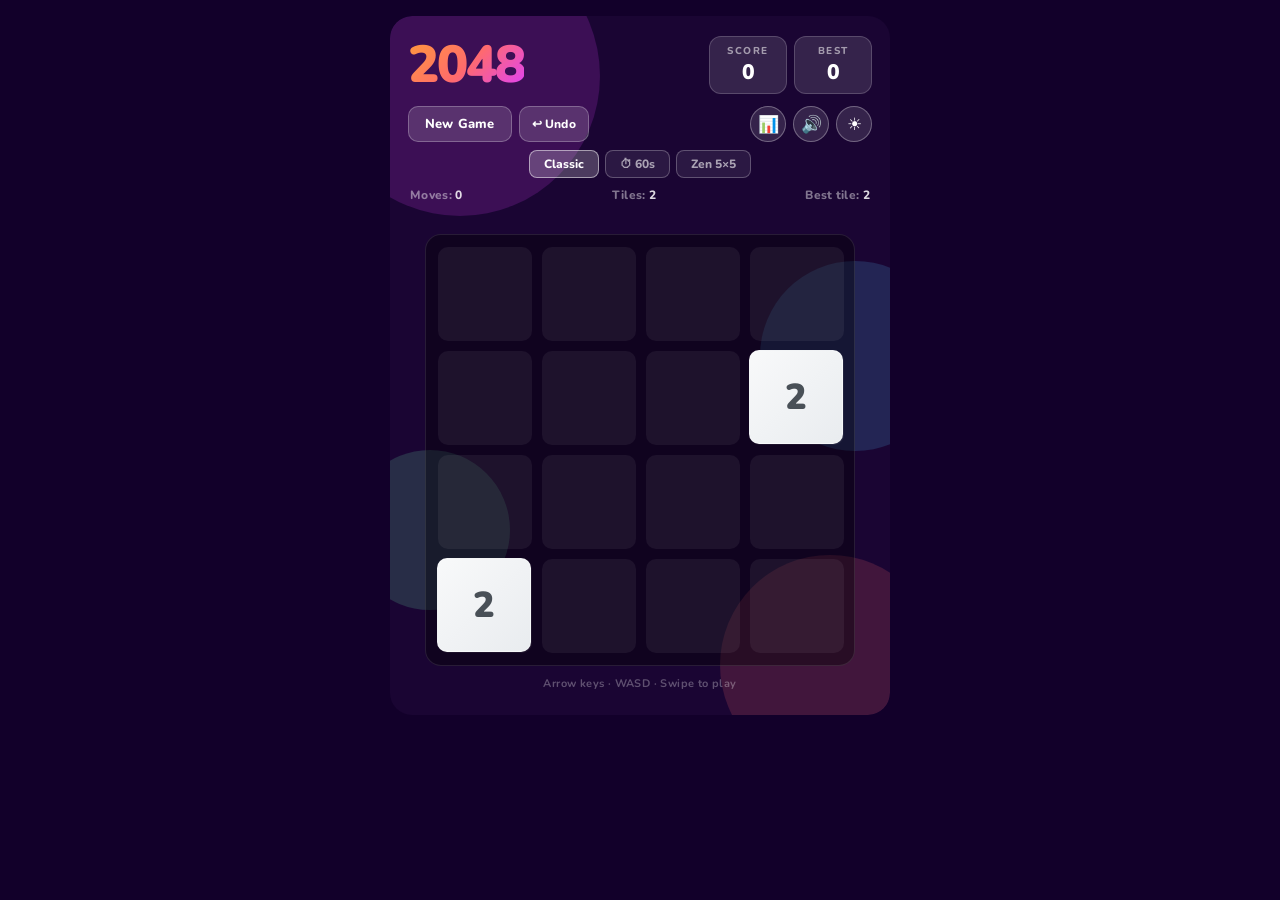
==== public/2048_game/index.html @ 5276f843 "Merge branch 'Main' into 100days" ====
<!DOCTYPE html>
<html lang="en">
<head>
  <meta charset="UTF-8" />
  <meta name="viewport" content="width=device-width, initial-scale=1.0" />
  <meta name="description" content="2048 — A beautiful, feature-rich tile puzzle game." />
  <title>2048</title>
  <link rel="preconnect" href="https://fonts.googleapis.com" />
  <link href="https://fonts.googleapis.com/css2?family=Nunito:wght@700;800;900&display=swap" rel="stylesheet" />
  <link rel="stylesheet" href="style.css" />
</head>
<body class="light">

  <div id="g">
    <!-- Animated background blobs -->
    <div class="blobs" aria-hidden="true">
      <div class="blob b1"></div>
      <div class="blob b2"></div>
      <div class="blob b3"></div>
      <div class="blob b4"></div>
    </div>

    <!-- Confetti canvas -->
    <canvas id="confetti-canvas" aria-hidden="true"></canvas>

    <div id="inner">

      <!-- Header: logo + scores -->
      <header class="hdr">
        <h1 class="logo" aria-label="2048">2048</h1>
        <div class="score-row" role="status" aria-live="polite" aria-label="Scores">
          <div class="sc" id="sc">
            <div class="sc-lbl">score</div>
            <div class="sc-val" id="sv">0</div>
          </div>
          <div class="sc" id="bc">
            <div class="sc-lbl">best</div>
            <div class="sc-val" id="bv">0</div>
          </div>
        </div>
      </header>

      <!-- Controls -->
      <div class="ctrl">
        <div class="btns">
          <button class="btn" id="nb" aria-label="New Game">New Game</button>
          <button class="btn sm" id="ub" aria-label="Undo last move">↩ Undo</button>
        </div>
        <div class="top-icons">
          <button class="icon-btn" id="stbtn" title="View Stats" aria-label="View Stats">📊</button>
          <button class="icon-btn" id="sdbtn" title="Toggle Sound" aria-label="Toggle Sound">🔊</button>
          <button class="icon-btn" id="tb"    title="Toggle Theme" aria-label="Toggle Theme">☀</button>
        </div>
      </div>

      <!-- Mode selector -->
      <div class="mode-row" role="group" aria-label="Game mode">
        <button class="mode-btn active" data-mode="classic">Classic</button>
        <button class="mode-btn" data-mode="timed">⏱ 60s</button>
        <button class="mode-btn" data-mode="zen">Zen 5×5</button>
      </div>

      <!-- Timer bar (timed mode only) -->
      <div class="timer-bar" id="tbar" aria-hidden="true">
        <div class="timer-fill" id="tfill" style="width:100%"></div>
      </div>

      <!-- Live metadata -->
      <div class="meta-row" role="status" aria-live="polite">
        <div class="meta-item">Moves: <span id="moves-val">0</span></div>
        <div class="meta-item">Tiles: <span id="tiles-val">2</span></div>
        <div class="meta-item">Best tile: <span id="btile-val">2</span></div>
      </div>

      <!-- Combo streak -->
      <div class="streak" id="streak" role="status" aria-live="polite"></div>

      <!-- Game board wrapper -->
      <div class="wrap" id="wr">
        <div class="board" id="bd" role="grid" aria-label="Game board"></div>
        <div class="tiles-layer" id="tl" aria-hidden="true"></div>

        <!-- Game-over / win overlay -->
        <div id="ov" style="display:none" role="dialog" aria-modal="true" aria-label="Game result"></div>

        <!-- Achievement pop-up -->
        <div class="achievement" id="ach" role="alert">
          <div class="ach-title">Achievement Unlocked</div>
          <div id="ach-msg"></div>
        </div>

        <!-- Toast notification -->
        <div class="toast" id="toast" role="status" aria-live="polite"></div>

        <!-- Stats modal -->
        <div class="stats-modal" id="stats-modal" role="dialog" aria-modal="true" aria-label="Your Statistics">
          <div class="stats-inner">
            <h2 class="stats-title">Your Stats</h2>
            <div class="stats-grid">
              <div class="stat-card"><div class="lbl">Best Score</div><div class="val" id="st-best">0</div></div>
              <div class="stat-card"><div class="lbl">Games Played</div><div class="val" id="st-games">0</div></div>
              <div class="stat-card"><div class="lbl">Wins</div><div class="val" id="st-wins">0</div></div>
              <div class="stat-card"><div class="lbl">Best Tile</div><div class="val" id="st-tile">2</div></div>
            </div>
            <div class="ach-list">
              <div class="ach-list-title">Achievements</div>
              <div id="ach-badges"></div>
            </div>
            <button class="btn" id="close-stats">Close</button>
          </div>
        </div>
      </div><!-- /.wrap -->

      <p class="hint">Arrow keys · WASD · Swipe to play</p>
    </div><!-- /#inner -->
  </div><!-- /#g -->

  <script src="script.js"></script>
</body>
</html>
---- public/2048_game/style.css ----
/* =============================================
   2048 — style.css
   Author: GSSoC Contribution
   ============================================= */

/* ---------- Reset ---------- */
*, *::before, *::after {
  box-sizing: border-box;
  margin: 0;
  padding: 0;
}

/* ---------- Root variables ---------- */
:root {
  --tile-size: 94px;
  --tile-gap: 10px;
  --board-pad: 12px;
  --radius-tile: 10px;
  --radius-card: 12px;
  --radius-board: 16px;
  --anim-tile: 0.11s ease;
  --font: 'Nunito', sans-serif;
}

/* ---------- Body / App wrapper ---------- */
body {
  font-family: var(--font);
  min-height: 100vh;
  display: flex;
  align-items: flex-start;
  justify-content: center;
  padding: 16px 8px 32px;
  transition: background 0.4s;
}

body.light { background: #12002a; }
body.dark  { background: #060e1a; }

#g {
  font-family: var(--font);
  padding: 20px 18px 24px;
  max-width: 500px;
  width: 100%;
  border-radius: 22px;
  position: relative;
  overflow: hidden;
  transition: background 0.4s;
}

body.light #g { background: #1a0533; }
body.dark  #g { background: #0a1628; }

/* ---------- Animated background blobs ---------- */
.blobs {
  position: absolute;
  inset: 0;
  pointer-events: none;
  z-index: 0;
  border-radius: 22px;
  overflow: hidden;
}

.blob {
  position: absolute;
  border-radius: 50%;
  opacity: 0.17;
  animation: drift 9s ease-in-out infinite alternate;
}

@keyframes drift {
  0%   { transform: translate(0, 0) scale(1); }
  100% { transform: translate(20px, 14px) scale(1.09); }
}

/* Light theme blobs */
body.light .b1 { width:280px; height:280px; background:#e040fb; top:-80px;  left:-70px;  animation-delay: 0s;  }
body.light .b2 { width:220px; height:220px; background:#ff6b6b; bottom:-60px; right:-50px; animation-delay:-3s;  }
body.light .b3 { width:190px; height:190px; background:#4fc3f7; top:35%;    right:-60px; animation-delay:-5s;  }
body.light .b4 { width:160px; height:160px; background:#69f0ae; bottom:15%; left:-40px;  animation-delay:-2s;  }

/* Dark theme blobs */
body.dark .b1 { width:280px; height:280px; background:#00bcd4; top:-80px;  left:-70px;  animation-delay: 0s;  }
body.dark .b2 { width:220px; height:220px; background:#7c4dff; bottom:-60px; right:-50px; animation-delay:-3s;  }
body.dark .b3 { width:190px; height:190px; background:#00e676; top:35%;    right:-60px; animation-delay:-5s;  }
body.dark .b4 { width:160px; height:160px; background:#ff6e40; bottom:15%; left:-40px;  animation-delay:-2s;  }

/* ---------- Confetti canvas ---------- */
#confetti-canvas {
  position: absolute;
  inset: 0;
  pointer-events: none;
  z-index: 40;
  border-radius: var(--radius-board);
  width: 100%;
  height: 100%;
}

/* ---------- Inner content ---------- */
#inner { position: relative; z-index: 1; }

/* ---------- Header ---------- */
.hdr {
  display: flex;
  justify-content: space-between;
  align-items: center;
  margin-bottom: 12px;
}

.logo {
  font-size: 52px;
  font-weight: 900;
  line-height: 1;
  letter-spacing: -2px;
  background: linear-gradient(135deg, #ff9a3c, #ff6b6b, #e040fb);
  -webkit-background-clip: text;
  -webkit-text-fill-color: transparent;
  background-clip: text;
  user-select: none;
}

body.dark .logo {
  background: linear-gradient(135deg, #00e5ff, #69f0ae, #b388ff);
  -webkit-background-clip: text;
  background-clip: text;
}

/* ---------- Score boxes ---------- */
.score-row { display: flex; gap: 7px; }

.sc {
  border-radius: var(--radius-card);
  padding: 7px 14px;
  text-align: center;
  min-width: 78px;
  background: rgba(255, 255, 255, 0.12);
  border: 1px solid rgba(255, 255, 255, 0.18);
  transition: background 0.35s;
}

.sc-lbl {
  font-size: 10px;
  font-weight: 800;
  color: rgba(255, 255, 255, 0.55);
  letter-spacing: 1.5px;
  text-transform: uppercase;
}

.sc-val {
  font-size: 21px;
  font-weight: 900;
  color: #fff;
}

.sc-val.bump { animation: sbump 0.2s ease; }

@keyframes sbump {
  50% { transform: scale(1.28); }
}

.gold-flash {
  background: linear-gradient(135deg, #f9a825, #ff6f00) !important;
  border-color: transparent !important;
}

/* ---------- Controls ---------- */
.ctrl {
  display: flex;
  justify-content: space-between;
  align-items: center;
  margin-bottom: 8px;
}

.btns { display: flex; gap: 7px; }

.btn {
  font-family: var(--font);
  font-weight: 800;
  font-size: 13px;
  border: 1px solid rgba(255, 255, 255, 0.25);
  border-radius: 10px;
  padding: 8px 16px;
  cursor: pointer;
  color: #fff;
  background: rgba(255, 255, 255, 0.15);
  letter-spacing: 0.2px;
  transition: transform 0.12s, background 0.15s;
}

.btn:hover  { background: rgba(255, 255, 255, 0.25); }
.btn:active { transform: scale(0.93); }
.btn.sm     { padding: 6px 12px; font-size: 12px; }

.top-icons { display: flex; gap: 7px; }

.icon-btn {
  background: rgba(255, 255, 255, 0.12);
  border: 1.5px solid rgba(255, 255, 255, 0.3);
  border-radius: 50%;
  width: 36px;
  height: 36px;
  font-size: 17px;
  cursor: pointer;
  display: flex;
  align-items: center;
  justify-content: center;
  transition: transform 0.2s;
  color: #fff;
}

.icon-btn:hover { transform: rotate(30deg) scale(1.1); }

/* ---------- Mode buttons ---------- */
.mode-row {
  display: flex;
  gap: 6px;
  margin-bottom: 9px;
  justify-content: center;
}

.mode-btn {
  font-family: var(--font);
  font-size: 12px;
  font-weight: 800;
  border: 1.5px solid rgba(255, 255, 255, 0.25);
  background: rgba(255, 255, 255, 0.08);
  color: rgba(255, 255, 255, 0.6);
  border-radius: 8px;
  padding: 5px 14px;
  cursor: pointer;
  transition: all 0.2s;
}

.mode-btn.active {
  background: rgba(255, 255, 255, 0.22);
  color: #fff;
  border-color: rgba(255, 255, 255, 0.5);
}

/* ---------- Timer bar ---------- */
.timer-bar {
  height: 4px;
  background: rgba(255, 255, 255, 0.15);
  border-radius: 2px;
  margin-bottom: 9px;
  overflow: hidden;
  display: none;
}

.timer-fill {
  height: 100%;
  border-radius: 2px;
  background: linear-gradient(90deg, #69f0ae, #00bcd4);
  transition: width 0.1s linear, background 0.4s;
}

.timer-fill.danger {
  background: linear-gradient(90deg, #ff6b6b, #f44336);
}

/* ---------- Meta row ---------- */
.meta-row {
  display: flex;
  justify-content: space-between;
  align-items: center;
  margin-bottom: 7px;
  padding: 0 2px;
}

.meta-item {
  font-size: 12px;
  font-weight: 800;
  color: rgba(255, 255, 255, 0.45);
  letter-spacing: 0.3px;
}

.meta-item span { color: rgba(255, 255, 255, 0.85); }

/* ---------- Combo streak ---------- */
.streak {
  text-align: center;
  font-size: 13px;
  font-weight: 900;
  color: #ffd54f;
  letter-spacing: 0.5px;
  min-height: 17px;
  margin-bottom: 7px;
  opacity: 0;
  transition: opacity 0.3s;
  text-shadow: 0 0 14px rgba(255, 213, 79, 0.9);
}

.streak.show { opacity: 1; }

/* ---------- Board ---------- */
.wrap {
  position: relative;
  width: fit-content;
  margin: 0 auto;
}

.board {
  display: grid;
  grid-template-columns: repeat(4, var(--tile-size));
  gap: var(--tile-gap);
  padding: var(--board-pad);
  border-radius: var(--radius-board);
  transition: background 0.3s;
}

body.light .board {
  background: rgba(0, 0, 0, 0.38);
  border: 1px solid rgba(255, 255, 255, 0.1);
}

body.dark .board {
  background: rgba(0, 0, 0, 0.5);
  border: 1px solid rgba(255, 255, 255, 0.08);
}

.cell {
  width: var(--tile-size);
  height: var(--tile-size);
  border-radius: var(--radius-tile);
}

body.light .cell { background: rgba(255, 255, 255, 0.06); }
body.dark  .cell { background: rgba(255, 255, 255, 0.04); }

/* ---------- Tiles layer ---------- */
.tiles-layer {
  position: absolute;
  top: 0;
  left: 0;
  pointer-events: none;
}

.tile {
  position: absolute;
  border-radius: var(--radius-tile);
  display: flex;
  align-items: center;
  justify-content: center;
  font-family: var(--font);
  font-weight: 900;
  border: 1.5px solid rgba(255, 255, 255, 0.22);
  transition: top var(--anim-tile), left var(--anim-tile);
  user-select: none;
}

.tile.new    { animation: tpop   0.20s cubic-bezier(0.34, 1.56, 0.64, 1); }
.tile.merged { animation: tmerge 0.22s cubic-bezier(0.34, 1.56, 0.64, 1); }

@keyframes tpop {
  0%   { transform: scale(0) rotate(-8deg); opacity: 0; }
  65%  { transform: scale(1.12); }
  100% { transform: scale(1); opacity: 1; }
}

@keyframes tmerge {
  45%  { transform: scale(1.22); }
  100% { transform: scale(1); }
}

/* ---------- Tile colours ---------- */
.tile[data-val="2"]    { background: linear-gradient(135deg,#f8f9fa,#e9ecef); color:#495057; font-size:36px; }
.tile[data-val="4"]    { background: linear-gradient(135deg,#fff3e0,#ffe0b2); color:#e65100; font-size:36px; }
.tile[data-val="8"]    { background: linear-gradient(135deg,#ff9800,#f44336); color:#fff;    font-size:36px; }
.tile[data-val="16"]   { background: linear-gradient(135deg,#f44336,#e91e63); color:#fff;    font-size:36px; }
.tile[data-val="32"]   { background: linear-gradient(135deg,#e91e63,#9c27b0); color:#fff;    font-size:36px; }
.tile[data-val="64"]   { background: linear-gradient(135deg,#9c27b0,#673ab7); color:#fff;    font-size:36px; }
.tile[data-val="128"]  { background: linear-gradient(135deg,#3f51b5,#2196f3); color:#fff;    font-size:28px; }
.tile[data-val="256"]  { background: linear-gradient(135deg,#2196f3,#00bcd4); color:#fff;    font-size:28px; }
.tile[data-val="512"]  { background: linear-gradient(135deg,#00bcd4,#4caf50); color:#fff;    font-size:28px; }
.tile[data-val="1024"] { background: linear-gradient(135deg,#4caf50,#cddc39); color:#fff;    font-size:22px; }
.tile[data-val="2048"] { background: linear-gradient(135deg,#ffd700,#ff9800,#ff5722); color:#fff; font-size:22px; }
.tile[data-val="big"]  { background: linear-gradient(135deg,#212121,#424242); color:#fff;    font-size:16px; }

/* ---------- Merge particles ---------- */
.particle {
  position: absolute;
  pointer-events: none;
  width: 7px;
  height: 7px;
  border-radius: 50%;
  animation: particle-fly 0.6s ease forwards;
  z-index: 25;
}

@keyframes particle-fly {
  0%   { opacity: 1; transform: translate(0, 0) scale(1); }
  100% { opacity: 0; transform: translate(var(--px), var(--py)) scale(0); }
}

/* ---------- Score float ---------- */
.score-float {
  position: absolute;
  font-family: var(--font);
  font-weight: 900;
  font-size: 15px;
  color: #fff;
  pointer-events: none;
  animation: floatup 0.65s ease forwards;
  z-index: 20;
  text-shadow: 0 0 10px rgba(255, 255, 255, 0.9);
}

@keyframes floatup {
  0%   { opacity: 1; transform: translateY(0); }
  100% { opacity: 0; transform: translateY(-52px); }
}

/* ---------- Game over / win overlay ---------- */
.ov {
  position: absolute;
  inset: 0;
  border-radius: var(--radius-board);
  display: flex;
  flex-direction: column;
  align-items: center;
  justify-content: center;
  gap: 11px;
  z-index: 15;
  animation: fdin 0.35s ease;
}

body.light .ov { background: rgba(10, 0, 30, 0.85); }
body.dark  .ov { background: rgba(0, 10, 25, 0.88); }

@keyframes fdin { from { opacity: 0; } to { opacity: 1; } }

.ov-title {
  font-size: 36px;
  font-weight: 900;
  letter-spacing: -1px;
}

.ov-title.win  { color: #ffd54f; text-shadow: 0 0 22px rgba(255, 213, 79, 0.8); }
.ov-title.lose { color: #ff6b6b; text-shadow: 0 0 22px rgba(255, 107, 107, 0.7); }

.ov-sub {
  font-size: 14px;
  font-weight: 700;
  color: rgba(255, 255, 255, 0.65);
  margin-top: -6px;
}

.ov-stats { display: flex; gap: 10px; margin: 4px 0; }

.ov-stat {
  background: rgba(255, 255, 255, 0.1);
  border-radius: 10px;
  padding: 7px 14px;
  text-align: center;
  border: 1px solid rgba(255, 255, 255, 0.15);
}

.ov-stat-lbl {
  font-size: 10px;
  font-weight: 800;
  color: rgba(255, 255, 255, 0.5);
  text-transform: uppercase;
  letter-spacing: 1px;
}

.ov-stat-val { font-size: 18px; font-weight: 900; color: #fff; }

.ov .btn { font-size: 14px; padding: 10px 26px; border-radius: 12px; margin-top: 2px; }

/* ---------- Achievement pop-up ---------- */
.achievement {
  position: absolute;
  top: 10px;
  right: 10px;
  background: linear-gradient(135deg, #f9a825, #ff6f00);
  color: #fff;
  border-radius: 12px;
  padding: 8px 14px;
  font-size: 12px;
  font-weight: 800;
  z-index: 50;
  opacity: 0;
  transform: translateY(-10px);
  transition: opacity 0.3s, transform 0.3s;
  border: 1px solid rgba(255, 255, 255, 0.3);
  max-width: 185px;
  text-align: center;
  pointer-events: none;
}

.achievement.show { opacity: 1; transform: translateY(0); }

.ach-title {
  font-size: 10px;
  opacity: 0.8;
  letter-spacing: 0.5px;
  text-transform: uppercase;
  margin-bottom: 2px;
}

/* ---------- Toast ---------- */
.toast {
  position: absolute;
  bottom: -50px;
  left: 50%;
  transform: translateX(-50%);
  background: rgba(255, 255, 255, 0.18);
  color: #fff;
  padding: 7px 18px;
  border-radius: 20px;
  font-size: 13px;
  font-weight: 800;
  opacity: 0;
  transition: opacity 0.25s, bottom 0.25s;
  pointer-events: none;
  white-space: nowrap;
  z-index: 30;
  border: 1px solid rgba(255, 255, 255, 0.22);
}

.toast.show { opacity: 1; bottom: -42px; }

/* ---------- Stats modal ---------- */
.stats-modal {
  display: none;
  position: absolute;
  inset: 0;
  border-radius: var(--radius-board);
  z-index: 60;
  align-items: center;
  justify-content: center;
  animation: fdin 0.3s ease;
}

body.light .stats-modal { background: rgba(10, 0, 30, 0.92); }
body.dark  .stats-modal { background: rgba(0, 10, 25, 0.94); }

.stats-modal.open { display: flex; }

.stats-inner {
  width: 88%;
  background: rgba(255, 255, 255, 0.08);
  border-radius: 16px;
  padding: 20px;
  border: 1px solid rgba(255, 255, 255, 0.18);
}

.stats-title {
  font-size: 20px;
  font-weight: 900;
  color: #fff;
  margin-bottom: 14px;
  text-align: center;
}

.stats-grid {
  display: grid;
  grid-template-columns: 1fr 1fr;
  gap: 9px;
  margin-bottom: 14px;
}

.stat-card {
  background: rgba(255, 255, 255, 0.08);
  border-radius: 10px;
  padding: 10px;
  text-align: center;
  border: 1px solid rgba(255, 255, 255, 0.12);
}

.stat-card .lbl {
  font-size: 10px;
  font-weight: 800;
  color: rgba(255, 255, 255, 0.5);
  text-transform: uppercase;
  letter-spacing: 1px;
}

.stat-card .val {
  font-size: 22px;
  font-weight: 900;
  color: #fff;
  margin-top: 2px;
}

.ach-list { margin-bottom: 14px; }

.ach-list-title {
  font-size: 12px;
  font-weight: 800;
  color: rgba(255, 255, 255, 0.5);
  text-transform: uppercase;
  letter-spacing: 1px;
  margin-bottom: 8px;
}

.ach-badge {
  display: inline-block;
  margin: 3px;
  padding: 5px 10px;
  border-radius: 8px;
  font-size: 11px;
  font-weight: 800;
  background: rgba(255, 255, 255, 0.1);
  color: rgba(255, 255, 255, 0.45);
  border: 1px solid rgba(255, 255, 255, 0.12);
}

.ach-badge.earned {
  background: linear-gradient(135deg, #f9a825, #ff6f00);
  color: #fff;
  border-color: transparent;
}

.stats-inner .btn {
  width: 100%;
  text-align: center;
  justify-content: center;
  margin-top: 4px;
}

/* ---------- Hint ---------- */
.hint {
  text-align: center;
  margin-top: 10px;
  font-size: 11px;
  font-weight: 700;
  color: rgba(255, 255, 255, 0.3);
  letter-spacing: 0.4px;
}

/* ---------- Reduced motion ---------- */
@media (prefers-reduced-motion: reduce) {
  .tile, .tile.new, .tile.merged,
  .particle, .score-float, .blob,
  .streak, .achievement { animation: none !important; transition: none !important; }
}

/* ---------- Responsive ---------- */
@media (max-width: 480px) {
  :root {
    --tile-size: 72px;
    --tile-gap: 8px;
    --board-pad: 10px;
  }

  .logo       { font-size: 40px; }
  .sc-val     { font-size: 18px; }
  .sc         { min-width: 64px; padding: 6px 10px; }
  .tile[data-val="2"],
  .tile[data-val="4"],
  .tile[data-val="8"],
  .tile[data-val="16"],
  .tile[data-val="32"],
  .tile[data-val="64"]   { font-size: 28px; }
  .tile[data-val="128"],
  .tile[data-val="256"],
  .tile[data-val="512"]  { font-size: 22px; }
  .tile[data-val="1024"],
  .tile[data-val="2048"] { font-size: 17px; }
}
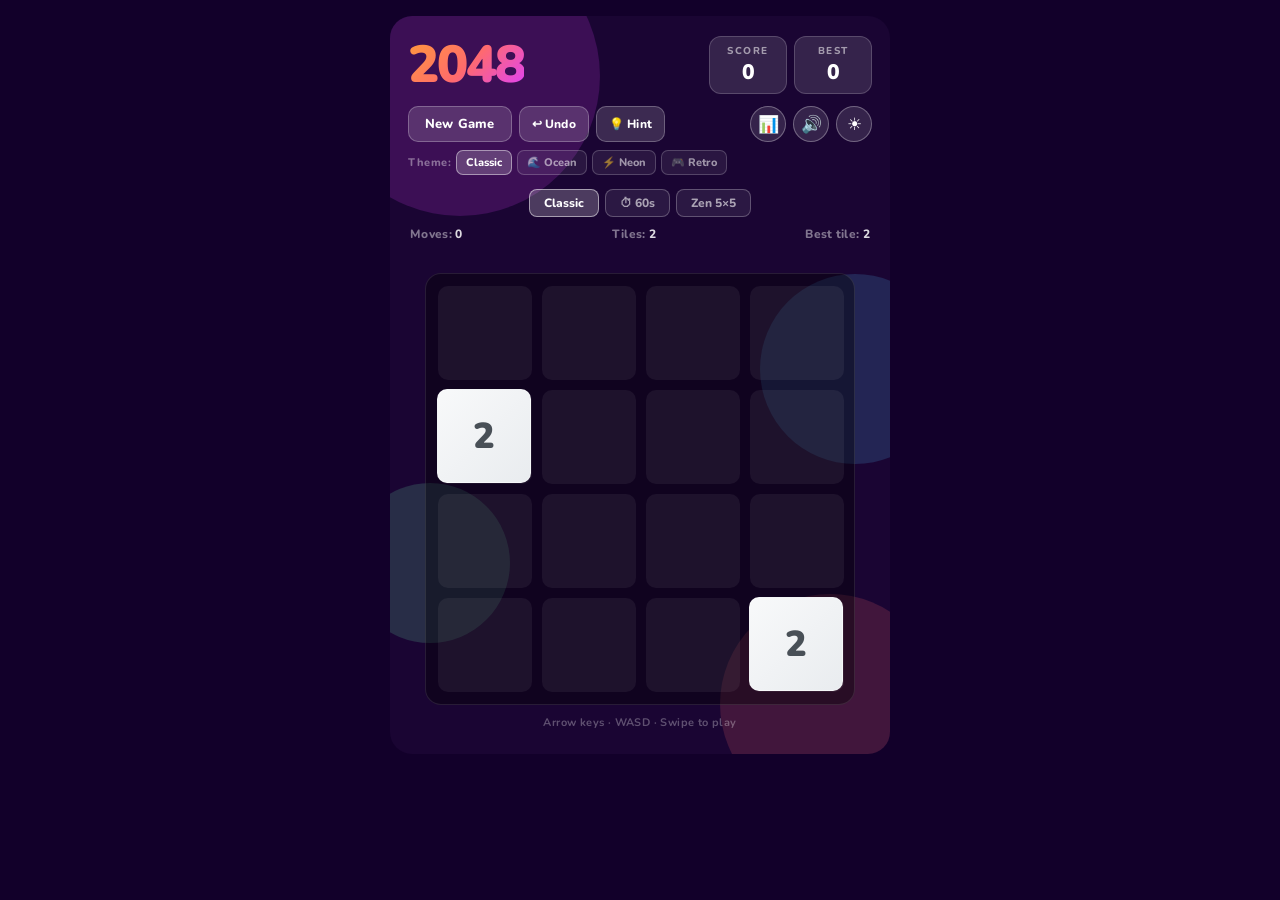
==== commit 83f739c0: "Resolve merge conflicts" ====
--- a/public/2048_game/index.html
+++ b/public/2048_game/index.html
@@ -1,5 +1,6 @@
 <!DOCTYPE html>
 <html lang="en">
+
 <head>
   <meta charset="UTF-8" />
   <meta name="viewport" content="width=device-width, initial-scale=1.0" />
@@ -8,7 +9,9 @@
   <link rel="preconnect" href="https://fonts.googleapis.com" />
   <link href="https://fonts.googleapis.com/css2?family=Nunito:wght@700;800;900&display=swap" rel="stylesheet" />
   <link rel="stylesheet" href="style.css" />
+  <style id="theme-style"></style>
 </head>
+
 <body class="light">
 
   <div id="g">
@@ -45,20 +48,31 @@
         <div class="btns">
           <button class="btn" id="nb" aria-label="New Game">New Game</button>
           <button class="btn sm" id="ub" aria-label="Undo last move">↩ Undo</button>
+          <button class="btn sm" id="pausebtn" aria-label="Pause game" style="display:none">⏸ Pause</button>
+          <button class="btn sm" id="hintbtn" aria-label="Hint">💡 Hint</button>
         </div>
         <div class="top-icons">
           <button class="icon-btn" id="stbtn" title="View Stats" aria-label="View Stats">📊</button>
           <button class="icon-btn" id="sdbtn" title="Toggle Sound" aria-label="Toggle Sound">🔊</button>
-          <button class="icon-btn" id="tb"    title="Toggle Theme" aria-label="Toggle Theme">☀</button>
+          <button class="icon-btn" id="tb" title="Toggle Theme" aria-label="Toggle Theme">☀</button>
         </div>
       </div>
 
       <!-- Mode selector -->
       <div class="mode-row" role="group" aria-label="Game mode">
-        <button class="mode-btn active" data-mode="classic">Classic</button>
-        <button class="mode-btn" data-mode="timed">⏱ 60s</button>
-        <button class="mode-btn" data-mode="zen">Zen 5×5</button>
-      </div>
+  <div class="theme-row" role="group" aria-label="Tile theme">
+    <span class="theme-label">Theme:</span>
+    <button class="theme-btn active" data-theme="classic">Classic</button>
+    <button class="theme-btn" data-theme="ocean">🌊 Ocean</button>
+    <button class="theme-btn" data-theme="neon">⚡ Neon</button>
+    <button class="theme-btn" data-theme="retro">🎮 Retro</button>
+  </div>
+  <div class="mode-btns-row">
+    <button class="mode-btn active" data-mode="classic">Classic</button>
+    <button class="mode-btn" data-mode="timed">⏱ 60s</button>
+    <button class="mode-btn" data-mode="zen">Zen 5×5</button>
+  </div>
+</div>
 
       <!-- Timer bar (timed mode only) -->
       <div class="timer-bar" id="tbar" aria-hidden="true">
@@ -75,41 +89,52 @@
       <!-- Combo streak -->
       <div class="streak" id="streak" role="status" aria-live="polite"></div>
 
-      <!-- Game board wrapper -->
-      <div class="wrap" id="wr">
-        <div class="board" id="bd" role="grid" aria-label="Game board"></div>
-        <div class="tiles-layer" id="tl" aria-hidden="true"></div>
+      
+   <!-- Game board wrapper -->
+<div class="wrap" id="wr">
+  <div class="board" id="bd" role="grid" aria-label="Game board"></div>
+  <div class="tiles-layer" id="tl" aria-hidden="true"></div>
 
-        <!-- Game-over / win overlay -->
-        <div id="ov" style="display:none" role="dialog" aria-modal="true" aria-label="Game result"></div>
+  <!-- Game-over / win overlay -->
+  <div id="ov" style="display:none" role="dialog" aria-modal="true" aria-label="Game result"></div>
 
-        <!-- Achievement pop-up -->
-        <div class="achievement" id="ach" role="alert">
-          <div class="ach-title">Achievement Unlocked</div>
-          <div id="ach-msg"></div>
-        </div>
+  <!-- Achievement pop-up -->
+  <div class="achievement" id="ach" role="alert">
+    <div class="ach-title">Achievement Unlocked</div>
+    <div id="ach-msg"></div>
+  </div>
 
-        <!-- Toast notification -->
-        <div class="toast" id="toast" role="status" aria-live="polite"></div>
+  <!-- Toast notification -->
+  <div class="toast" id="toast" role="status" aria-live="polite"></div>
+  <div class="hint-arrow" id="hint-arrow"></div>
 
-        <!-- Stats modal -->
-        <div class="stats-modal" id="stats-modal" role="dialog" aria-modal="true" aria-label="Your Statistics">
-          <div class="stats-inner">
-            <h2 class="stats-title">Your Stats</h2>
-            <div class="stats-grid">
-              <div class="stat-card"><div class="lbl">Best Score</div><div class="val" id="st-best">0</div></div>
-              <div class="stat-card"><div class="lbl">Games Played</div><div class="val" id="st-games">0</div></div>
-              <div class="stat-card"><div class="lbl">Wins</div><div class="val" id="st-wins">0</div></div>
-              <div class="stat-card"><div class="lbl">Best Tile</div><div class="val" id="st-tile">2</div></div>
-            </div>
-            <div class="ach-list">
-              <div class="ach-list-title">Achievements</div>
-              <div id="ach-badges"></div>
-            </div>
-            <button class="btn" id="close-stats">Close</button>
-          </div>
-        </div>
-      </div><!-- /.wrap -->
+  <!-- Stats modal -->
+  <div class="stats-modal" id="stats-modal" role="dialog" aria-modal="true" aria-label="Your Statistics">
+    <div class="stats-inner">
+      <h2 class="stats-title">Your Stats</h2>
+
+      <div class="stats-grid">
+        <div class="stat-card"><div class="lbl">Best Score</div><div class="val" id="st-best">0</div></div>
+        <div class="stat-card"><div class="lbl">Games Played</div><div class="val" id="st-games">0</div></div>
+        <div class="stat-card"><div class="lbl">Wins</div><div class="val" id="st-wins">0</div></div>
+        <div class="stat-card"><div class="lbl">Best Tile</div><div class="val" id="st-tile">2</div></div>
+      </div>
+
+      <div class="graph-section">
+        <div class="ach-list-title">Last 10 Games</div>
+        <canvas id="score-graph" style="width:100%;height:80px;"></canvas>
+      </div>
+
+      <div class="ach-list">
+        <div class="ach-list-title">Achievements</div>
+        <div id="ach-badges"></div>
+      </div>
+
+      <button class="btn" id="close-stats">Close</button>
+    </div>
+  </div>
+
+</div><!-- /.wrap -->
 
       <p class="hint">Arrow keys · WASD · Swipe to play</p>
     </div><!-- /#inner -->
@@ -117,4 +142,5 @@
 
   <script src="script.js"></script>
 </body>
+
 </html>
--- a/public/2048_game/style.css
+++ b/public/2048_game/style.css
@@ -212,8 +212,27 @@
 /* ---------- Mode buttons ---------- */
 .mode-row {
   display: flex;
+  flex-direction: column;
   gap: 6px;
   margin-bottom: 9px;
+}
+
+.mode-row > .theme-row {
+  display: flex;
+  align-items: center;
+  gap: 5px;
+  flex-wrap: nowrap;
+  overflow-x: auto;
+  scrollbar-width: none;
+  -ms-overflow-style: none;
+  padding-bottom: 2px;
+}
+
+.mode-row > .theme-row::-webkit-scrollbar { display: none; }
+
+.mode-btns-row {
+  display: flex;
+  gap: 6px;
   justify-content: center;
 }
 
@@ -638,23 +657,123 @@
 /* ---------- Responsive ---------- */
 @media (max-width: 480px) {
   :root {
-    --tile-size: 72px;
-    --tile-gap: 8px;
-    --board-pad: 10px;
+    --tile-size: 68px;
+    --tile-gap: 7px;
+    --board-pad: 8px;
   }
 
-  .logo       { font-size: 40px; }
-  .sc-val     { font-size: 18px; }
-  .sc         { min-width: 64px; padding: 6px 10px; }
+  #g { padding: 14px 10px 20px; }
+
+  .logo       { font-size: 38px; }
+  .sc-val     { font-size: 17px; }
+  .sc         { min-width: 60px; padding: 5px 8px; }
+
+  .btns       { gap: 4px; }
+  .btn        { padding: 6px 10px; font-size: 12px; }
+  .btn.sm     { padding: 5px 8px;  font-size: 11px; }
+
+  .wrap       { width: 100%; overflow: visible; }
+
   .tile[data-val="2"],
   .tile[data-val="4"],
   .tile[data-val="8"],
   .tile[data-val="16"],
   .tile[data-val="32"],
-  .tile[data-val="64"]   { font-size: 28px; }
+  .tile[data-val="64"]   { font-size: 26px; }
   .tile[data-val="128"],
   .tile[data-val="256"],
-  .tile[data-val="512"]  { font-size: 22px; }
+  .tile[data-val="512"]  { font-size: 20px; }
   .tile[data-val="1024"],
-  .tile[data-val="2048"] { font-size: 17px; }
+  .tile[data-val="2048"] { font-size: 16px; }
+}
+@media (max-width: 360px) {
+  :root {
+    --tile-size: 58px;
+    --tile-gap: 6px;
+    --board-pad: 7px;
+  }
+
+  #g { padding: 12px 8px 16px; }
+  .logo { font-size: 32px; }
+}
+
+#g {
+  
+  overflow: visible;   
+}
+.arrow {
+  position: absolute;
+  top: 50%; left: 50%;
+  transform: translate(-50%, -50%);
+  font-size: 72px;
+  color: #fff;
+  opacity: 0;
+  pointer-events: none;
+  z-index: 35;
+  text-shadow: 0 0 24px rgba(255,255,255,0.9);
+  transition: opacity 0.3s;
+}
+.hint-arrow.show { opacity: 1; animation: hpulse 1.2s ease forwards; }
+@keyframes hpulse {
+  0%   { opacity: 1; transform: translate(-50%,-50%) scale(1); }
+  60%  { opacity: 1; transform: translate(-50%,-50%) scale(1.2); }
+  100% { opacity: 0; transform: translate(-50%,-50%) scale(0.9); }
+}
+.graph-section {
+  margin-bottom: 14px;
+  background: rgba(255,255,255,0.05);
+  border-radius: 10px;
+  padding: 10px;
+  border: 1px solid rgba(255,255,255,0.1);
+}
+/* ---------- Theme row ---------- */
+.theme-row {
+  display: flex;
+  align-items: center;
+  gap: 5px;
+  margin-bottom: 6px;
+  flex-wrap: nowrap;        /* prevent wrapping */
+  overflow-x: auto;         /* scroll if needed */
+  scrollbar-width: none;    /* hide scrollbar Firefox */
+  -ms-overflow-style: none; /* hide scrollbar IE */
+  padding-bottom: 2px;
+}
+
+.theme-row::-webkit-scrollbar { display: none; } /* hide scrollbar Chrome */
+
+.theme-label {
+  font-size: 11px;
+  font-weight: 800;
+  color: rgba(255,255,255,0.4);
+  letter-spacing: 0.5px;
+  white-space: nowrap;
+  flex-shrink: 0;           /* label never shrinks */
+}
+
+.theme-btn {
+  font-family: var(--font);
+  font-size: 11px;
+  font-weight: 800;
+  border: 1.5px solid rgba(255,255,255,0.2);
+  background: rgba(255,255,255,0.07);
+  color: rgba(255,255,255,0.55);
+  border-radius: 7px;
+  padding: 4px 9px;
+  cursor: pointer;
+  transition: all 0.2s;
+  white-space: nowrap;      /* button text never wraps */
+  flex-shrink: 0;           /* buttons never shrink */
+}
+
+.theme-btn.active {
+  background: rgba(255,255,255,0.2);
+  color: #fff;
+  border-color: rgba(255,255,255,0.45);
+}
+@media (max-width: 420px) {
+  .theme-btn { 
+    padding: 3px 7px; 
+    font-size: 10px; 
+  }
+  .theme-label { font-size: 10px; }
 }
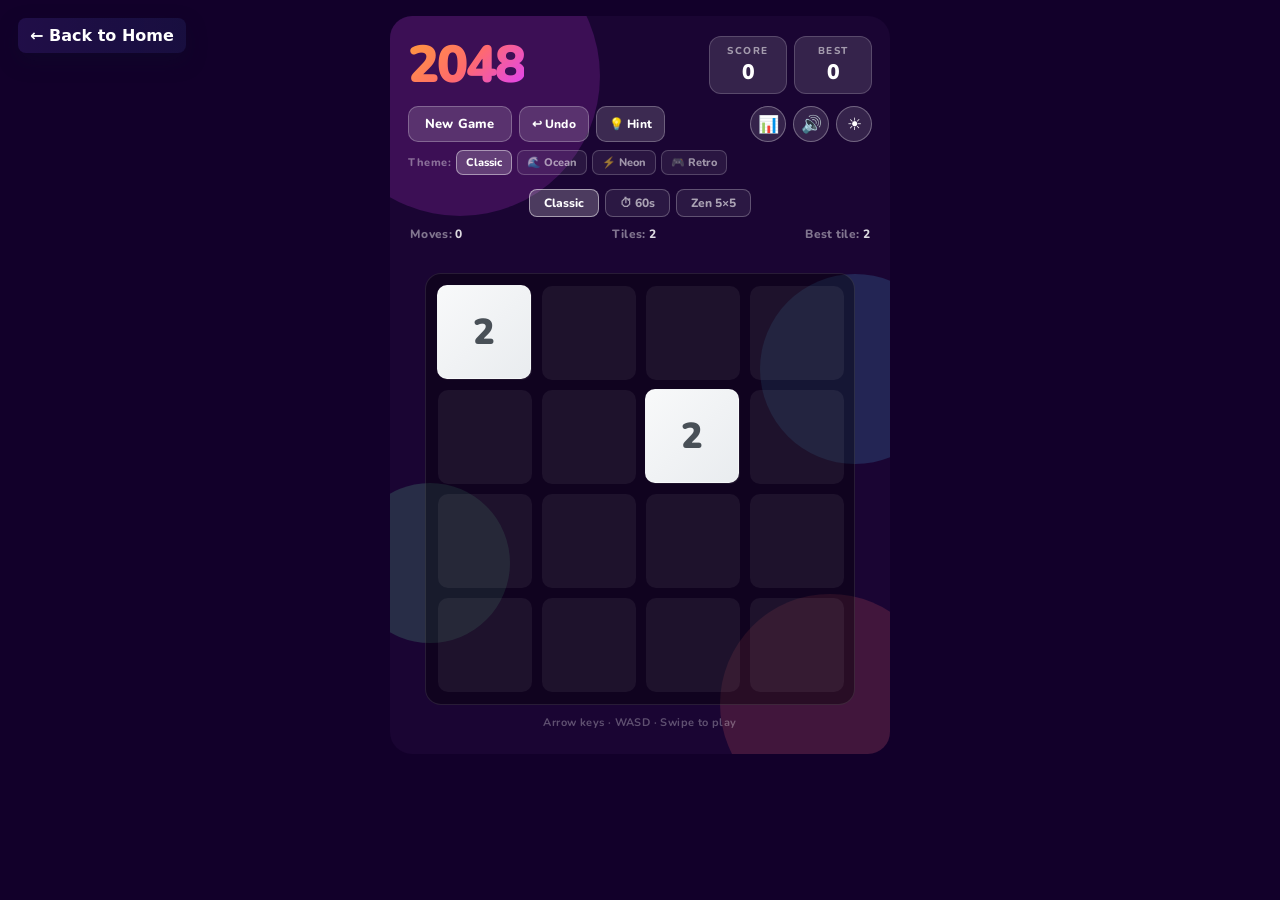
==== commit dc34138d: "Merge branch 'Main' into gssoc26/github-profile-dashboard-enhancement" ====
--- a/public/2048_game/index.html
+++ b/public/2048_game/index.html
@@ -13,6 +13,8 @@
 </head>
 
 <body class="light">
+<a href="/" class="project-back-button" style="position:fixed;left:18px;top:18px;padding:8px 12px;border-radius:8px;background:linear-gradient(90deg, rgba(124,99,255,0.14), rgba(79,141,255,0.10));color:#fff;text-decoration:none;z-index:9999;font-weight:700;font-family:Inter, system-ui, sans-serif;box-shadow:0 8px 20px rgba(12,18,40,0.35);">← Back to Home</a>
+
 
   <div id="g">
     <!-- Animated background blobs -->
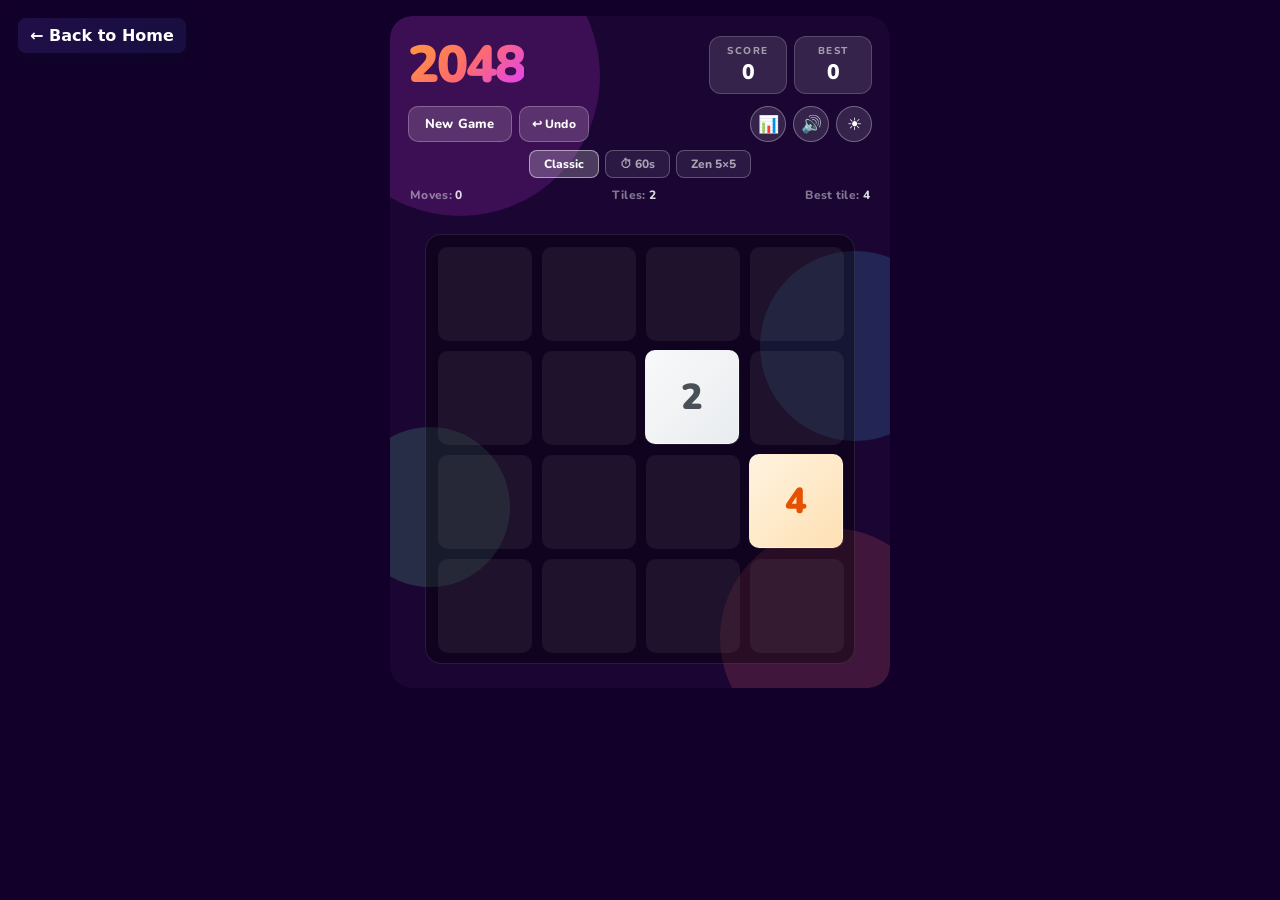
==== commit c3b16821: "Merge branch 'Main' into feature/historical-data-format" ====
--- a/public/2048_game/index.html
+++ b/public/2048_game/index.html
@@ -9,7 +9,6 @@
   <link rel="preconnect" href="https://fonts.googleapis.com" />
   <link href="https://fonts.googleapis.com/css2?family=Nunito:wght@700;800;900&display=swap" rel="stylesheet" />
   <link rel="stylesheet" href="style.css" />
-  <style id="theme-style"></style>
 </head>
 
 <body class="light">
@@ -50,8 +49,6 @@
         <div class="btns">
           <button class="btn" id="nb" aria-label="New Game">New Game</button>
           <button class="btn sm" id="ub" aria-label="Undo last move">↩ Undo</button>
-          <button class="btn sm" id="pausebtn" aria-label="Pause game" style="display:none">⏸ Pause</button>
-          <button class="btn sm" id="hintbtn" aria-label="Hint">💡 Hint</button>
         </div>
         <div class="top-icons">
           <button class="icon-btn" id="stbtn" title="View Stats" aria-label="View Stats">📊</button>
@@ -62,18 +59,9 @@
 
       <!-- Mode selector -->
       <div class="mode-row" role="group" aria-label="Game mode">
-  <div class="theme-row" role="group" aria-label="Tile theme">
-    <span class="theme-label">Theme:</span>
-    <button class="theme-btn active" data-theme="classic">Classic</button>
-    <button class="theme-btn" data-theme="ocean">🌊 Ocean</button>
-    <button class="theme-btn" data-theme="neon">⚡ Neon</button>
-    <button class="theme-btn" data-theme="retro">🎮 Retro</button>
-  </div>
-  <div class="mode-btns-row">
-    <button class="mode-btn active" data-mode="classic">Classic</button>
-    <button class="mode-btn" data-mode="timed">⏱ 60s</button>
-    <button class="mode-btn" data-mode="zen">Zen 5×5</button>
-  </div>
+  <button class="mode-btn active" data-mode="classic">Classic</button>
+  <button class="mode-btn" data-mode="timed">⏱ 60s</button>
+  <button class="mode-btn" data-mode="zen">Zen 5×5</button>
 </div>
 
       <!-- Timer bar (timed mode only) -->
@@ -122,11 +110,6 @@
         <div class="stat-card"><div class="lbl">Best Tile</div><div class="val" id="st-tile">2</div></div>
       </div>
 
-      <div class="graph-section">
-        <div class="ach-list-title">Last 10 Games</div>
-        <canvas id="score-graph" style="width:100%;height:80px;"></canvas>
-      </div>
-
       <div class="ach-list">
         <div class="ach-list-title">Achievements</div>
         <div id="ach-badges"></div>
@@ -138,7 +121,6 @@
 
 </div><!-- /.wrap -->
 
-      <p class="hint">Arrow keys · WASD · Swipe to play</p>
     </div><!-- /#inner -->
   </div><!-- /#g -->
 
--- a/public/2048_game/style.css
+++ b/public/2048_game/style.css
@@ -2,6 +2,12 @@
    2048 — style.css
    Author: GSSoC Contribution
    ============================================= */
+
+:root {
+  --tile-size: 94px;
+  --tile-gap: 10px;
+  --board-pad: 12px;
+}
 
 /* ---------- Reset ---------- */
 *, *::before, *::after {
@@ -37,14 +43,14 @@
 body.dark  { background: #060e1a; }
 
 #g {
-  font-family: var(--font);
-  padding: 20px 18px 24px;
-  max-width: 500px;
-  width: 100%;
-  border-radius: 22px;
-  position: relative;
-  overflow: hidden;
-  transition: background 0.4s;
+    font-family: var(--font);
+    padding: 20px 18px 24px;
+    max-width: 500px;
+    width: 100%;
+    border-radius: 22px;
+    position: relative;
+    overflow: hidden;
+    transition: background 0.4s;
 }
 
 body.light #g { background: #1a0533; }
@@ -186,7 +192,8 @@
   transition: transform 0.12s, background 0.15s;
 }
 
-.btn:hover  { background: rgba(255, 255, 255, 0.25); }
+.btn:hover {
+    background: rgba(255, 255, 255, 0.25);}
 .btn:active { transform: scale(0.93); }
 .btn.sm     { padding: 6px 12px; font-size: 12px; }
 
@@ -212,27 +219,8 @@
 /* ---------- Mode buttons ---------- */
 .mode-row {
   display: flex;
-  flex-direction: column;
   gap: 6px;
   margin-bottom: 9px;
-}
-
-.mode-row > .theme-row {
-  display: flex;
-  align-items: center;
-  gap: 5px;
-  flex-wrap: nowrap;
-  overflow-x: auto;
-  scrollbar-width: none;
-  -ms-overflow-style: none;
-  padding-bottom: 2px;
-}
-
-.mode-row > .theme-row::-webkit-scrollbar { display: none; }
-
-.mode-btns-row {
-  display: flex;
-  gap: 6px;
   justify-content: center;
 }
 
@@ -324,6 +312,10 @@
   padding: var(--board-pad);
   border-radius: var(--radius-board);
   transition: background 0.3s;
+  position: relative;
+  margin: 0 auto;
+  position: relative;
+  overflow: hidden;
 }
 
 body.light .board {
@@ -351,19 +343,21 @@
   top: 0;
   left: 0;
   pointer-events: none;
+  position: absolute;
+  inset: 0;
 }
 
 .tile {
-  position: absolute;
-  border-radius: var(--radius-tile);
-  display: flex;
-  align-items: center;
-  justify-content: center;
-  font-family: var(--font);
-  font-weight: 900;
-  border: 1.5px solid rgba(255, 255, 255, 0.22);
+    position: absolute;
+    border-radius: var(--radius-tile);
+    display: flex;
+    align-items: center;
+    justify-content: center;
+    font-family: var(--font);
+    font-weight: 900;
+    border: 1.5px solid rgba(255, 255, 255, 0.22);
   transition: top var(--anim-tile), left var(--anim-tile);
-  user-select: none;
+    user-select: none;
 }
 
 .tile.new    { animation: tpop   0.20s cubic-bezier(0.34, 1.56, 0.64, 1); }
@@ -655,125 +649,294 @@
 }
 
 /* ---------- Responsive ---------- */
-@media (max-width: 480px) {
-  :root {
-    --tile-size: 68px;
-    --tile-gap: 7px;
-    --board-pad: 8px;
-  }
-
-  #g { padding: 14px 10px 20px; }
-
-  .logo       { font-size: 38px; }
-  .sc-val     { font-size: 17px; }
-  .sc         { min-width: 60px; padding: 5px 8px; }
-
-  .btns       { gap: 4px; }
-  .btn        { padding: 6px 10px; font-size: 12px; }
-  .btn.sm     { padding: 5px 8px;  font-size: 11px; }
-
-  .wrap       { width: 100%; overflow: visible; }
+/* ---------- Responsive ---------- */
+@media (max-width: 480px){
+
+  html,
+  body{
+    margin: 0;
+    padding: 0;
+    overflow-x: hidden;
+    width: 100%;
+  }
+
+  
+
+  #g{
+    width: 100%;
+    max-width: 100vw;
+    padding: 10px 6px 16px;
+    overflow: hidden;
+    box-sizing: border-box;
+  }
+
+  /* HEADER */
+
+  .hdr{
+    margin-bottom: 10px;
+    align-items: center;
+  }
+
+  .logo{
+    font-size: 34px;
+  }
+
+  .score-row{
+    gap: 4px;
+  }
+
+  .sc{
+    min-width: 54px;
+    padding: 4px 7px;
+  }
+
+  .sc-lbl{
+    font-size: 9px;
+  }
+
+  .sc-val{
+    font-size: 15px;
+  }
+
+  .ctrl{
+    flex-direction: column;
+    gap: 8px;
+    margin-bottom: 10px;
+  }
+
+  .btns,
+  .top-icons{
+    justify-content: center;
+    flex-wrap: wrap;
+  }
+
+  .btn{
+    padding: 7px 12px;
+    font-size: 12px;
+  }
+
+  .icon-btn{
+    width: 32px;
+    height: 32px;
+    font-size: 15px;
+  }
+
+  .mode-row{
+    flex-wrap: wrap;
+    gap: 5px;
+  }
+
+  .mode-btn{
+    padding: 5px 10px;
+    font-size: 11px;
+  }
+
+  .meta-row{
+    justify-content: center;
+    flex-wrap: wrap;
+    gap: 6px;
+    margin-bottom: 8px;
+  }
+
+  .meta-item{
+    font-size: 11px;
+  }
+
+  /* BOARD */
+
+  .wrap{
+    width: 100%;
+    display: flex;
+    justify-content: center;
+    overflow: hidden;
+  }
+
+  .board{
+    position: relative;
+    margin: 0 auto;
+    overflow: hidden;
+    grid-template-columns: repeat(4, var(--tile-size));
+    gap: var(--tile-gap);
+    padding: var(--board-pad);
+  }
+
+  .cell{
+    width: var(--tile-size);
+    height: var(--tile-size);
+  }
+
+  .tile{
+    width: var(--tile-size) !important;
+    height: var(--tile-size) !important;
+  }
+
+  .tiles-layer{
+    position: absolute;
+    inset: 0;
+  }
+
+  /* TILE FONT SIZES */
 
   .tile[data-val="2"],
   .tile[data-val="4"],
   .tile[data-val="8"],
   .tile[data-val="16"],
   .tile[data-val="32"],
-  .tile[data-val="64"]   { font-size: 26px; }
+  .tile[data-val="64"]{
+    font-size: 20px;
+  }
+
   .tile[data-val="128"],
   .tile[data-val="256"],
-  .tile[data-val="512"]  { font-size: 20px; }
+  .tile[data-val="512"]{
+    font-size: 16px;
+  }
+
   .tile[data-val="1024"],
-  .tile[data-val="2048"] { font-size: 16px; }
-}
-@media (max-width: 360px) {
-  :root {
+  .tile[data-val="2048"]{
+    font-size: 12px;
+  }
+
+}
+
+@media (max-width: 445px){
+
+  :root{
+    --tile-size: 62px;
+    --tile-gap: 7px;
+    --board-pad: 6px;
+  }
+
+  .tile[data-val="2"],
+  .tile[data-val="4"],
+  .tile[data-val="8"],
+  .tile[data-val="16"],
+  .tile[data-val="32"],
+  .tile[data-val="64"]{
+    font-size: 22px;
+  }
+
+  .tile[data-val="128"],
+  .tile[data-val="256"],
+  .tile[data-val="512"]{
+    font-size: 18px;
+  }
+
+  .tile[data-val="1024"],
+  .tile[data-val="2048"]{
+    font-size: 14px;
+  }
+
+  .tile{
+  width: calc(var(--tile-size) + 14px) !important;
+  height: calc(var(--tile-size) + 14px) !important;
+}
+
+}
+
+@media (max-width: 418px){
+
+  :root{
     --tile-size: 58px;
-    --tile-gap: 6px;
-    --board-pad: 7px;
-  }
-
-  #g { padding: 12px 8px 16px; }
-  .logo { font-size: 32px; }
-}
-
-#g {
-  
-  overflow: visible;   
-}
-.arrow {
-  position: absolute;
-  top: 50%; left: 50%;
-  transform: translate(-50%, -50%);
-  font-size: 72px;
-  color: #fff;
-  opacity: 0;
-  pointer-events: none;
-  z-index: 35;
-  text-shadow: 0 0 24px rgba(255,255,255,0.9);
-  transition: opacity 0.3s;
-}
-.hint-arrow.show { opacity: 1; animation: hpulse 1.2s ease forwards; }
-@keyframes hpulse {
-  0%   { opacity: 1; transform: translate(-50%,-50%) scale(1); }
-  60%  { opacity: 1; transform: translate(-50%,-50%) scale(1.2); }
-  100% { opacity: 0; transform: translate(-50%,-50%) scale(0.9); }
-}
-.graph-section {
-  margin-bottom: 14px;
-  background: rgba(255,255,255,0.05);
-  border-radius: 10px;
-  padding: 10px;
-  border: 1px solid rgba(255,255,255,0.1);
-}
-/* ---------- Theme row ---------- */
-.theme-row {
-  display: flex;
-  align-items: center;
-  gap: 5px;
-  margin-bottom: 6px;
-  flex-wrap: nowrap;        /* prevent wrapping */
-  overflow-x: auto;         /* scroll if needed */
-  scrollbar-width: none;    /* hide scrollbar Firefox */
-  -ms-overflow-style: none; /* hide scrollbar IE */
-  padding-bottom: 2px;
-}
-
-.theme-row::-webkit-scrollbar { display: none; } /* hide scrollbar Chrome */
-
-.theme-label {
-  font-size: 11px;
-  font-weight: 800;
-  color: rgba(255,255,255,0.4);
-  letter-spacing: 0.5px;
-  white-space: nowrap;
-  flex-shrink: 0;           /* label never shrinks */
-}
-
-.theme-btn {
-  font-family: var(--font);
-  font-size: 11px;
-  font-weight: 800;
-  border: 1.5px solid rgba(255,255,255,0.2);
-  background: rgba(255,255,255,0.07);
-  color: rgba(255,255,255,0.55);
-  border-radius: 7px;
-  padding: 4px 9px;
-  cursor: pointer;
-  transition: all 0.2s;
-  white-space: nowrap;      /* button text never wraps */
-  flex-shrink: 0;           /* buttons never shrink */
-}
-
-.theme-btn.active {
-  background: rgba(255,255,255,0.2);
-  color: #fff;
-  border-color: rgba(255,255,255,0.45);
-}
-@media (max-width: 420px) {
-  .theme-btn { 
-    padding: 3px 7px; 
-    font-size: 10px; 
-  }
-  .theme-label { font-size: 10px; }
+    --tile-gap: 5.5px;
+    --board-pad: 4px;
+  }
+
+  .tile{
+    width: calc(var(--tile-size) + 10px) !important;
+    height: calc(var(--tile-size) + 10px) !important;
+  }
+
+}
+
+@media (max-width: 415px){
+
+  :root{
+    --tile-size: 64px;   /* slightly bigger like you asked */
+    --tile-gap: 4px;     /* enough breathing room */
+    --board-pad: 4px;
+  }
+
+  /* keep board stable — DO NOT distort */
+  .board{
+    gap: var(--tile-gap);
+    padding: var(--board-pad);
+    box-sizing: border-box;
+  }
+
+  .cell{
+    width: var(--tile-size);
+    height: var(--tile-size);
+  }
+
+  /* IMPORTANT: no calc, no scaling tricks */
+  .tile{
+    width: var(--tile-size) !important;
+    height: var(--tile-size) !important;
+  }
+
+  /* FIX: ensure tiles don’t sit on border */
+  .tiles-layer{
+    inset: var(--board-pad);
+  }
+}
+
+@media (max-width: 406px){
+
+  :root{
+    --tile-size: 62px;   /* keep tiles BIG (your request) */
+    --tile-gap: 2px;     /* minimal gap */
+    --board-pad: 2px;    /* minimal padding */
+  }
+
+  /* 🔥 HARD COMPRESS BOARD CONTAINER */
+  .wrap{
+    transform: scale(0.92);
+    transform-origin: center;
+  }
+
+  .board{
+    gap: var(--tile-gap);
+    padding: var(--board-pad);
+    box-sizing: border-box;
+  }
+
+  /* ensure alignment stays inside board */
+  .cell{
+    width: var(--tile-size);
+    height: var(--tile-size);
+  }
+
+  .tile{
+    width: var(--tile-size) !important;
+    height: var(--tile-size) !important;
+  }
+
+  .tiles-layer{
+    inset: var(--board-pad);
+  }
+
+  .blobs{
+  inset: 0;
+  overflow: hidden;
+}
+
+.blob{
+  opacity: 0.08;   /* reduce distraction */
+}
+
+/* OPTIONAL: push blobs behind everything safely */
+.blobs{
+  z-index: 0;
+}
+
+#inner{
+  position: relative;
+  z-index: 2;
+}
+
+.wrap{
+  position: relative;
+  z-index: 3;
+}
 }
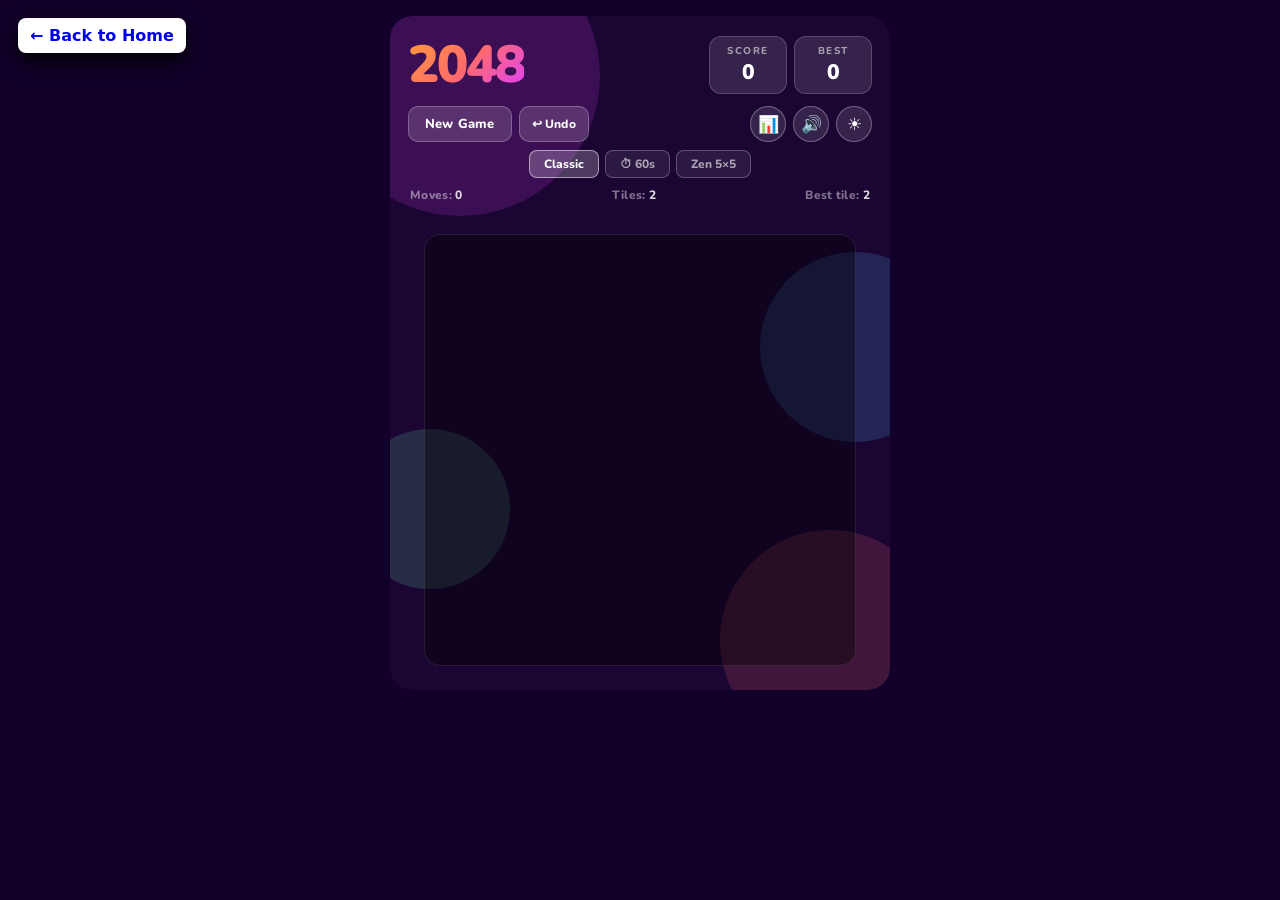
==== commit 02091530: "Merge branch 'Main' into fix/back-to-home-button-overlap" ====
--- a/public/2048_game/index.html
+++ b/public/2048_game/index.html
@@ -12,7 +12,7 @@
 </head>
 
 <body class="light">
-<a href="/" class="project-back-button" style="position:fixed;left:18px;top:18px;padding:8px 12px;border-radius:8px;background:linear-gradient(90deg, rgba(124,99,255,0.14), rgba(79,141,255,0.10));color:#fff;text-decoration:none;z-index:9999;font-weight:700;font-family:Inter, system-ui, sans-serif;box-shadow:0 8px 20px rgba(12,18,40,0.35);">← Back to Home</a>
+<a href="/" class="project-back-button" style="position:fixed;left:18px;top:18px;padding:8px 12px;border-radius:8px;background:white;text-decoration:none;z-index:9999;font-weight:700;font-family:Inter, system-ui, sans-serif;box-shadow:0 8px 20px rgba(0, 0, 0);">← Back to Home</a>
 
 
   <div id="g">
--- a/public/2048_game/style.css
+++ b/public/2048_game/style.css
@@ -308,14 +308,14 @@
 .board {
   display: grid;
   grid-template-columns: repeat(4, var(--tile-size));
+  grid-template-rows: repeat(4, var(--tile-size));
   gap: var(--tile-gap);
   padding: var(--board-pad);
   border-radius: var(--radius-board);
   transition: background 0.3s;
   position: relative;
-  margin: 0 auto;
-  position: relative;
-  overflow: hidden;
+  width: fit-content;
+  height: fit-content;
 }
 
 body.light .board {
@@ -340,8 +340,7 @@
 /* ---------- Tiles layer ---------- */
 .tiles-layer {
   position: absolute;
-  top: 0;
-  left: 0;
+  inset: 0;
   pointer-events: none;
   position: absolute;
   inset: 0;
@@ -793,9 +792,8 @@
   }
 
   .tile[data-val="1024"],
-  .tile[data-val="2048"]{
-    font-size: 12px;
-  }
+.tile[data-val="2048"] {  font-size: 16px; }
+@media (max-width: 768px) {
 
 }
 
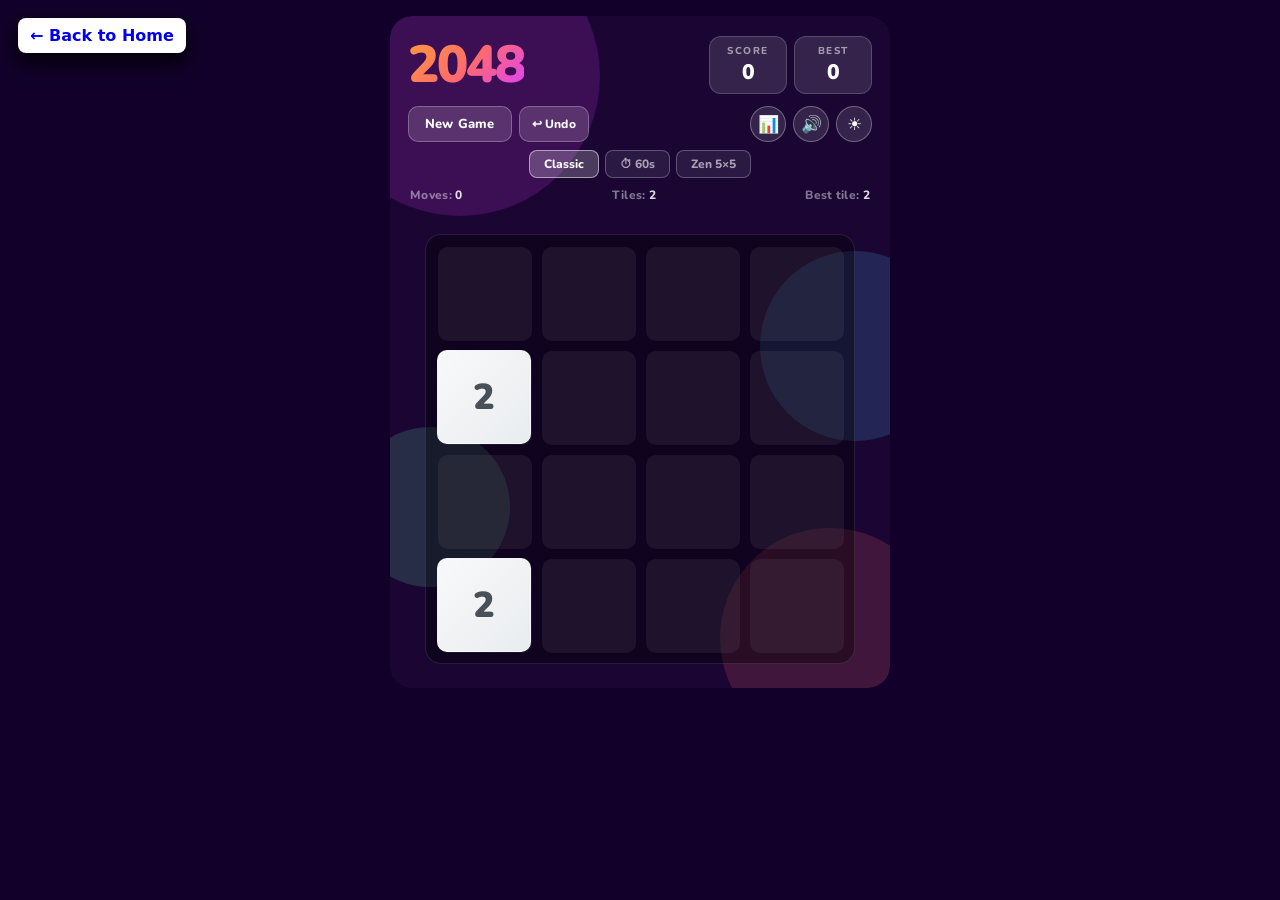
==== commit bdf1bbbe: "Merge branch 'Main' into fix/contributor-navbar-zindex" ====
--- a/public/2048_game/index.html
+++ b/public/2048_game/index.html
@@ -86,7 +86,14 @@
   <div class="tiles-layer" id="tl" aria-hidden="true"></div>
 
   <!-- Game-over / win overlay -->
-  <div id="ov" style="display:none" role="dialog" aria-modal="true" aria-label="Game result"></div>
+  <div
+  id="ov"
+  class="ov"
+  style="display:none"
+  role="dialog"
+  aria-modal="true"
+  aria-label="Game result">
+</div>
 
   <!-- Achievement pop-up -->
   <div class="achievement" id="ach" role="alert">
@@ -127,4 +134,4 @@
   <script src="script.js"></script>
 </body>
 
-</html>+</html>
--- a/public/2048_game/style.css
+++ b/public/2048_game/style.css
@@ -10,7 +10,9 @@
 }
 
 /* ---------- Reset ---------- */
-*, *::before, *::after {
+*,
+*::before,
+*::after {
   box-sizing: border-box;
   margin: 0;
   padding: 0;
@@ -39,22 +41,30 @@
   transition: background 0.4s;
 }
 
-body.light { background: #12002a; }
-body.dark  { background: #060e1a; }
+body.light {
+  background: #12002a;
+}
+body.dark {
+  background: #060e1a;
+}
 
 #g {
-    font-family: var(--font);
-    padding: 20px 18px 24px;
-    max-width: 500px;
-    width: 100%;
-    border-radius: 22px;
-    position: relative;
-    overflow: hidden;
-    transition: background 0.4s;
-}
-
-body.light #g { background: #1a0533; }
-body.dark  #g { background: #0a1628; }
+  font-family: var(--font);
+  padding: 20px 18px 24px;
+  max-width: 500px;
+  width: 100%;
+  border-radius: 22px;
+  position: relative;
+  overflow: hidden;
+  transition: background 0.4s;
+}
+
+body.light #g {
+  background: #1a0533;
+}
+body.dark #g {
+  background: #0a1628;
+}
 
 /* ---------- Animated background blobs ---------- */
 .blobs {
@@ -74,21 +84,81 @@
 }
 
 @keyframes drift {
-  0%   { transform: translate(0, 0) scale(1); }
-  100% { transform: translate(20px, 14px) scale(1.09); }
+  0% {
+    transform: translate(0, 0) scale(1);
+  }
+  100% {
+    transform: translate(20px, 14px) scale(1.09);
+  }
 }
 
 /* Light theme blobs */
-body.light .b1 { width:280px; height:280px; background:#e040fb; top:-80px;  left:-70px;  animation-delay: 0s;  }
-body.light .b2 { width:220px; height:220px; background:#ff6b6b; bottom:-60px; right:-50px; animation-delay:-3s;  }
-body.light .b3 { width:190px; height:190px; background:#4fc3f7; top:35%;    right:-60px; animation-delay:-5s;  }
-body.light .b4 { width:160px; height:160px; background:#69f0ae; bottom:15%; left:-40px;  animation-delay:-2s;  }
+body.light .b1 {
+  width: 280px;
+  height: 280px;
+  background: #e040fb;
+  top: -80px;
+  left: -70px;
+  animation-delay: 0s;
+}
+body.light .b2 {
+  width: 220px;
+  height: 220px;
+  background: #ff6b6b;
+  bottom: -60px;
+  right: -50px;
+  animation-delay: -3s;
+}
+body.light .b3 {
+  width: 190px;
+  height: 190px;
+  background: #4fc3f7;
+  top: 35%;
+  right: -60px;
+  animation-delay: -5s;
+}
+body.light .b4 {
+  width: 160px;
+  height: 160px;
+  background: #69f0ae;
+  bottom: 15%;
+  left: -40px;
+  animation-delay: -2s;
+}
 
 /* Dark theme blobs */
-body.dark .b1 { width:280px; height:280px; background:#00bcd4; top:-80px;  left:-70px;  animation-delay: 0s;  }
-body.dark .b2 { width:220px; height:220px; background:#7c4dff; bottom:-60px; right:-50px; animation-delay:-3s;  }
-body.dark .b3 { width:190px; height:190px; background:#00e676; top:35%;    right:-60px; animation-delay:-5s;  }
-body.dark .b4 { width:160px; height:160px; background:#ff6e40; bottom:15%; left:-40px;  animation-delay:-2s;  }
+body.dark .b1 {
+  width: 280px;
+  height: 280px;
+  background: #00bcd4;
+  top: -80px;
+  left: -70px;
+  animation-delay: 0s;
+}
+body.dark .b2 {
+  width: 220px;
+  height: 220px;
+  background: #7c4dff;
+  bottom: -60px;
+  right: -50px;
+  animation-delay: -3s;
+}
+body.dark .b3 {
+  width: 190px;
+  height: 190px;
+  background: #00e676;
+  top: 35%;
+  right: -60px;
+  animation-delay: -5s;
+}
+body.dark .b4 {
+  width: 160px;
+  height: 160px;
+  background: #ff6e40;
+  bottom: 15%;
+  left: -40px;
+  animation-delay: -2s;
+}
 
 /* ---------- Confetti canvas ---------- */
 #confetti-canvas {
@@ -102,7 +172,10 @@
 }
 
 /* ---------- Inner content ---------- */
-#inner { position: relative; z-index: 1; }
+#inner {
+  position: relative;
+  z-index: 1;
+}
 
 /* ---------- Header ---------- */
 .hdr {
@@ -131,7 +204,10 @@
 }
 
 /* ---------- Score boxes ---------- */
-.score-row { display: flex; gap: 7px; }
+.score-row {
+  display: flex;
+  gap: 7px;
+}
 
 .sc {
   border-radius: var(--radius-card);
@@ -157,10 +233,14 @@
   color: #fff;
 }
 
-.sc-val.bump { animation: sbump 0.2s ease; }
+.sc-val.bump {
+  animation: sbump 0.2s ease;
+}
 
 @keyframes sbump {
-  50% { transform: scale(1.28); }
+  50% {
+    transform: scale(1.28);
+  }
 }
 
 .gold-flash {
@@ -176,7 +256,10 @@
   margin-bottom: 8px;
 }
 
-.btns { display: flex; gap: 7px; }
+.btns {
+  display: flex;
+  gap: 7px;
+}
 
 .btn {
   font-family: var(--font);
@@ -189,15 +272,26 @@
   color: #fff;
   background: rgba(255, 255, 255, 0.15);
   letter-spacing: 0.2px;
-  transition: transform 0.12s, background 0.15s;
+  transition:
+    transform 0.12s,
+    background 0.15s;
 }
 
 .btn:hover {
-    background: rgba(255, 255, 255, 0.25);}
-.btn:active { transform: scale(0.93); }
-.btn.sm     { padding: 6px 12px; font-size: 12px; }
-
-.top-icons { display: flex; gap: 7px; }
+  background: rgba(255, 255, 255, 0.25);
+}
+.btn:active {
+  transform: scale(0.93);
+}
+.btn.sm {
+  padding: 6px 12px;
+  font-size: 12px;
+}
+
+.top-icons {
+  display: flex;
+  gap: 7px;
+}
 
 .icon-btn {
   background: rgba(255, 255, 255, 0.12);
@@ -214,7 +308,9 @@
   color: #fff;
 }
 
-.icon-btn:hover { transform: rotate(30deg) scale(1.1); }
+.icon-btn:hover {
+  transform: rotate(30deg) scale(1.1);
+}
 
 /* ---------- Mode buttons ---------- */
 .mode-row {
@@ -257,7 +353,9 @@
   height: 100%;
   border-radius: 2px;
   background: linear-gradient(90deg, #69f0ae, #00bcd4);
-  transition: width 0.1s linear, background 0.4s;
+  transition:
+    width 0.1s linear,
+    background 0.4s;
 }
 
 .timer-fill.danger {
@@ -280,7 +378,9 @@
   letter-spacing: 0.3px;
 }
 
-.meta-item span { color: rgba(255, 255, 255, 0.85); }
+.meta-item span {
+  color: rgba(255, 255, 255, 0.85);
+}
 
 /* ---------- Combo streak ---------- */
 .streak {
@@ -296,13 +396,16 @@
   text-shadow: 0 0 14px rgba(255, 213, 79, 0.9);
 }
 
-.streak.show { opacity: 1; }
+.streak.show {
+  opacity: 1;
+}
 
 /* ---------- Board ---------- */
 .wrap {
   position: relative;
   width: fit-content;
   margin: 0 auto;
+  overflow: visible;
 }
 
 .board {
@@ -334,58 +437,127 @@
   border-radius: var(--radius-tile);
 }
 
-body.light .cell { background: rgba(255, 255, 255, 0.06); }
-body.dark  .cell { background: rgba(255, 255, 255, 0.04); }
+body.light .cell {
+  background: rgba(255, 255, 255, 0.06);
+}
+body.dark .cell {
+  background: rgba(255, 255, 255, 0.04);
+}
 
 /* ---------- Tiles layer ---------- */
 .tiles-layer {
   position: absolute;
   inset: 0;
   pointer-events: none;
+  z-index: 5;
+}
+
+.tile {
   position: absolute;
-  inset: 0;
-}
-
-.tile {
-    position: absolute;
-    border-radius: var(--radius-tile);
-    display: flex;
-    align-items: center;
-    justify-content: center;
-    font-family: var(--font);
-    font-weight: 900;
-    border: 1.5px solid rgba(255, 255, 255, 0.22);
-  transition: top var(--anim-tile), left var(--anim-tile);
-    user-select: none;
-}
-
-.tile.new    { animation: tpop   0.20s cubic-bezier(0.34, 1.56, 0.64, 1); }
-.tile.merged { animation: tmerge 0.22s cubic-bezier(0.34, 1.56, 0.64, 1); }
+  border-radius: var(--radius-tile);
+  display: flex;
+  align-items: center;
+  justify-content: center;
+  font-family: var(--font);
+  font-weight: 900;
+  border: 1.5px solid rgba(255, 255, 255, 0.22);
+  transition:
+    top var(--anim-tile),
+    left var(--anim-tile);
+  user-select: none;
+}
+
+.tile.new {
+  animation: tpop 0.2s cubic-bezier(0.34, 1.56, 0.64, 1);
+}
+.tile.merged {
+  animation: tmerge 0.22s cubic-bezier(0.34, 1.56, 0.64, 1);
+}
 
 @keyframes tpop {
-  0%   { transform: scale(0) rotate(-8deg); opacity: 0; }
-  65%  { transform: scale(1.12); }
-  100% { transform: scale(1); opacity: 1; }
+  0% {
+    transform: scale(0) rotate(-8deg);
+    opacity: 0;
+  }
+  65% {
+    transform: scale(1.12);
+  }
+  100% {
+    transform: scale(1);
+    opacity: 1;
+  }
 }
 
 @keyframes tmerge {
-  45%  { transform: scale(1.22); }
-  100% { transform: scale(1); }
+  45% {
+    transform: scale(1.22);
+  }
+  100% {
+    transform: scale(1);
+  }
 }
 
 /* ---------- Tile colours ---------- */
-.tile[data-val="2"]    { background: linear-gradient(135deg,#f8f9fa,#e9ecef); color:#495057; font-size:36px; }
-.tile[data-val="4"]    { background: linear-gradient(135deg,#fff3e0,#ffe0b2); color:#e65100; font-size:36px; }
-.tile[data-val="8"]    { background: linear-gradient(135deg,#ff9800,#f44336); color:#fff;    font-size:36px; }
-.tile[data-val="16"]   { background: linear-gradient(135deg,#f44336,#e91e63); color:#fff;    font-size:36px; }
-.tile[data-val="32"]   { background: linear-gradient(135deg,#e91e63,#9c27b0); color:#fff;    font-size:36px; }
-.tile[data-val="64"]   { background: linear-gradient(135deg,#9c27b0,#673ab7); color:#fff;    font-size:36px; }
-.tile[data-val="128"]  { background: linear-gradient(135deg,#3f51b5,#2196f3); color:#fff;    font-size:28px; }
-.tile[data-val="256"]  { background: linear-gradient(135deg,#2196f3,#00bcd4); color:#fff;    font-size:28px; }
-.tile[data-val="512"]  { background: linear-gradient(135deg,#00bcd4,#4caf50); color:#fff;    font-size:28px; }
-.tile[data-val="1024"] { background: linear-gradient(135deg,#4caf50,#cddc39); color:#fff;    font-size:22px; }
-.tile[data-val="2048"] { background: linear-gradient(135deg,#ffd700,#ff9800,#ff5722); color:#fff; font-size:22px; }
-.tile[data-val="big"]  { background: linear-gradient(135deg,#212121,#424242); color:#fff;    font-size:16px; }
+.tile[data-val='2'] {
+  background: linear-gradient(135deg, #f8f9fa, #e9ecef);
+  color: #495057;
+  font-size: 36px;
+}
+.tile[data-val='4'] {
+  background: linear-gradient(135deg, #fff3e0, #ffe0b2);
+  color: #e65100;
+  font-size: 36px;
+}
+.tile[data-val='8'] {
+  background: linear-gradient(135deg, #ff9800, #f44336);
+  color: #fff;
+  font-size: 36px;
+}
+.tile[data-val='16'] {
+  background: linear-gradient(135deg, #f44336, #e91e63);
+  color: #fff;
+  font-size: 36px;
+}
+.tile[data-val='32'] {
+  background: linear-gradient(135deg, #e91e63, #9c27b0);
+  color: #fff;
+  font-size: 36px;
+}
+.tile[data-val='64'] {
+  background: linear-gradient(135deg, #9c27b0, #673ab7);
+  color: #fff;
+  font-size: 36px;
+}
+.tile[data-val='128'] {
+  background: linear-gradient(135deg, #3f51b5, #2196f3);
+  color: #fff;
+  font-size: 28px;
+}
+.tile[data-val='256'] {
+  background: linear-gradient(135deg, #2196f3, #00bcd4);
+  color: #fff;
+  font-size: 28px;
+}
+.tile[data-val='512'] {
+  background: linear-gradient(135deg, #00bcd4, #4caf50);
+  color: #fff;
+  font-size: 28px;
+}
+.tile[data-val='1024'] {
+  background: linear-gradient(135deg, #4caf50, #cddc39);
+  color: #fff;
+  font-size: 22px;
+}
+.tile[data-val='2048'] {
+  background: linear-gradient(135deg, #ffd700, #ff9800, #ff5722);
+  color: #fff;
+  font-size: 22px;
+}
+.tile[data-val='big'] {
+  background: linear-gradient(135deg, #212121, #424242);
+  color: #fff;
+  font-size: 16px;
+}
 
 /* ---------- Merge particles ---------- */
 .particle {
@@ -399,8 +571,14 @@
 }
 
 @keyframes particle-fly {
-  0%   { opacity: 1; transform: translate(0, 0) scale(1); }
-  100% { opacity: 0; transform: translate(var(--px), var(--py)) scale(0); }
+  0% {
+    opacity: 1;
+    transform: translate(0, 0) scale(1);
+  }
+  100% {
+    opacity: 0;
+    transform: translate(var(--px), var(--py)) scale(0);
+  }
 }
 
 /* ---------- Score float ---------- */
@@ -417,8 +595,14 @@
 }
 
 @keyframes floatup {
-  0%   { opacity: 1; transform: translateY(0); }
-  100% { opacity: 0; transform: translateY(-52px); }
+  0% {
+    opacity: 1;
+    transform: translateY(0);
+  }
+  100% {
+    opacity: 0;
+    transform: translateY(-52px);
+  }
 }
 
 /* ---------- Game over / win overlay ---------- */
@@ -431,14 +615,28 @@
   align-items: center;
   justify-content: center;
   gap: 11px;
-  z-index: 15;
+
+  z-index: 9999; /* FIX */
   animation: fdin 0.35s ease;
-}
-
-body.light .ov { background: rgba(10, 0, 30, 0.85); }
-body.dark  .ov { background: rgba(0, 10, 25, 0.88); }
-
-@keyframes fdin { from { opacity: 0; } to { opacity: 1; } }
+
+  backdrop-filter: blur(6px);
+}
+
+body.light .ov {
+  background: rgba(10, 0, 30, 0.85);
+}
+body.dark .ov {
+  background: rgba(0, 10, 25, 0.88);
+}
+
+@keyframes fdin {
+  from {
+    opacity: 0;
+  }
+  to {
+    opacity: 1;
+  }
+}
 
 .ov-title {
   font-size: 36px;
@@ -446,8 +644,14 @@
   letter-spacing: -1px;
 }
 
-.ov-title.win  { color: #ffd54f; text-shadow: 0 0 22px rgba(255, 213, 79, 0.8); }
-.ov-title.lose { color: #ff6b6b; text-shadow: 0 0 22px rgba(255, 107, 107, 0.7); }
+.ov-title.win {
+  color: #ffd54f;
+  text-shadow: 0 0 22px rgba(255, 213, 79, 0.8);
+}
+.ov-title.lose {
+  color: #ff6b6b;
+  text-shadow: 0 0 22px rgba(255, 107, 107, 0.7);
+}
 
 .ov-sub {
   font-size: 14px;
@@ -456,7 +660,11 @@
   margin-top: -6px;
 }
 
-.ov-stats { display: flex; gap: 10px; margin: 4px 0; }
+.ov-stats {
+  display: flex;
+  gap: 10px;
+  margin: 4px 0;
+}
 
 .ov-stat {
   background: rgba(255, 255, 255, 0.1);
@@ -474,9 +682,18 @@
   letter-spacing: 1px;
 }
 
-.ov-stat-val { font-size: 18px; font-weight: 900; color: #fff; }
-
-.ov .btn { font-size: 14px; padding: 10px 26px; border-radius: 12px; margin-top: 2px; }
+.ov-stat-val {
+  font-size: 18px;
+  font-weight: 900;
+  color: #fff;
+}
+
+.ov .btn {
+  font-size: 14px;
+  padding: 10px 26px;
+  border-radius: 12px;
+  margin-top: 2px;
+}
 
 /* ---------- Achievement pop-up ---------- */
 .achievement {
@@ -492,14 +709,19 @@
   z-index: 50;
   opacity: 0;
   transform: translateY(-10px);
-  transition: opacity 0.3s, transform 0.3s;
+  transition:
+    opacity 0.3s,
+    transform 0.3s;
   border: 1px solid rgba(255, 255, 255, 0.3);
   max-width: 185px;
   text-align: center;
   pointer-events: none;
 }
 
-.achievement.show { opacity: 1; transform: translateY(0); }
+.achievement.show {
+  opacity: 1;
+  transform: translateY(0);
+}
 
 .ach-title {
   font-size: 10px;
@@ -512,24 +734,38 @@
 /* ---------- Toast ---------- */
 .toast {
   position: absolute;
-  bottom: -50px;
+  bottom: 20px;
   left: 50%;
   transform: translateX(-50%);
-  background: rgba(255, 255, 255, 0.18);
-  color: #fff;
-  padding: 7px 18px;
+
+  background: rgba(0, 0, 0, 0.85);
+  color: #fff;
+
+  padding: 10px 18px;
   border-radius: 20px;
+
   font-size: 13px;
   font-weight: 800;
+
   opacity: 0;
-  transition: opacity 0.25s, bottom 0.25s;
+  transition: opacity 0.25s ease;
+
   pointer-events: none;
   white-space: nowrap;
-  z-index: 30;
-  border: 1px solid rgba(255, 255, 255, 0.22);
-}
-
-.toast.show { opacity: 1; bottom: -42px; }
+
+  z-index: 10000;
+}
+
+.toast.show {
+  opacity: 1;
+}
+
+/* ---------- Timer paused state ---------- */
+
+.timer-fill.paused {
+  opacity: 0.5;
+  filter: grayscale(0.4);
+}
 
 /* ---------- Stats modal ---------- */
 .stats-modal {
@@ -543,10 +779,16 @@
   animation: fdin 0.3s ease;
 }
 
-body.light .stats-modal { background: rgba(10, 0, 30, 0.92); }
-body.dark  .stats-modal { background: rgba(0, 10, 25, 0.94); }
-
-.stats-modal.open { display: flex; }
+body.light .stats-modal {
+  background: rgba(10, 0, 30, 0.92);
+}
+body.dark .stats-modal {
+  background: rgba(0, 10, 25, 0.94);
+}
+
+.stats-modal.open {
+  display: flex;
+}
 
 .stats-inner {
   width: 88%;
@@ -594,7 +836,9 @@
   margin-top: 2px;
 }
 
-.ach-list { margin-bottom: 14px; }
+.ach-list {
+  margin-bottom: 14px;
+}
 
 .ach-list-title {
   font-size: 12px;
@@ -642,26 +886,31 @@
 
 /* ---------- Reduced motion ---------- */
 @media (prefers-reduced-motion: reduce) {
-  .tile, .tile.new, .tile.merged,
-  .particle, .score-float, .blob,
-  .streak, .achievement { animation: none !important; transition: none !important; }
+  .tile,
+  .tile.new,
+  .tile.merged,
+  .particle,
+  .score-float,
+  .blob,
+  .streak,
+  .achievement {
+    animation: none !important;
+    transition: none !important;
+  }
 }
 
 /* ---------- Responsive ---------- */
 /* ---------- Responsive ---------- */
-@media (max-width: 480px){
-
+@media (max-width: 480px) {
   html,
-  body{
+  body {
     margin: 0;
     padding: 0;
     overflow-x: hidden;
     width: 100%;
   }
 
-  
-
-  #g{
+  #g {
     width: 100%;
     max-width: 100vw;
     padding: 10px 6px 16px;
@@ -671,86 +920,86 @@
 
   /* HEADER */
 
-  .hdr{
+  .hdr {
     margin-bottom: 10px;
     align-items: center;
   }
 
-  .logo{
+  .logo {
     font-size: 34px;
   }
 
-  .score-row{
+  .score-row {
     gap: 4px;
   }
 
-  .sc{
+  .sc {
     min-width: 54px;
     padding: 4px 7px;
   }
 
-  .sc-lbl{
+  .sc-lbl {
     font-size: 9px;
   }
 
-  .sc-val{
+  .sc-val {
     font-size: 15px;
   }
 
-  .ctrl{
+  .ctrl {
     flex-direction: column;
     gap: 8px;
     margin-bottom: 10px;
   }
 
   .btns,
-  .top-icons{
+  .top-icons {
     justify-content: center;
     flex-wrap: wrap;
   }
 
-  .btn{
+  .btn {
     padding: 7px 12px;
     font-size: 12px;
   }
 
-  .icon-btn{
+  .icon-btn {
     width: 32px;
     height: 32px;
     font-size: 15px;
   }
 
-  .mode-row{
+  .mode-row {
     flex-wrap: wrap;
     gap: 5px;
   }
 
-  .mode-btn{
+  .mode-btn {
     padding: 5px 10px;
     font-size: 11px;
   }
 
-  .meta-row{
+  .meta-row {
     justify-content: center;
     flex-wrap: wrap;
     gap: 6px;
     margin-bottom: 8px;
   }
 
-  .meta-item{
+  .meta-item {
     font-size: 11px;
   }
 
   /* BOARD */
 
-  .wrap{
+  .wrap {
     width: 100%;
     display: flex;
     justify-content: center;
     overflow: hidden;
   }
 
-  .board{
+  .board {
     position: relative;
     margin: 0 auto;
     overflow: hidden;
@@ -759,182 +1008,178 @@
     padding: var(--board-pad);
   }
 
-  .cell{
+  .cell {
     width: var(--tile-size);
     height: var(--tile-size);
   }
 
-  .tile{
+  .tile {
     width: var(--tile-size) !important;
     height: var(--tile-size) !important;
   }
 
-  .tiles-layer{
+  .tiles-layer {
     position: absolute;
     inset: 0;
   }
 
   /* TILE FONT SIZES */
 
-  .tile[data-val="2"],
-  .tile[data-val="4"],
-  .tile[data-val="8"],
-  .tile[data-val="16"],
-  .tile[data-val="32"],
-  .tile[data-val="64"]{
+  .tile[data-val='2'],
+  .tile[data-val='4'],
+  .tile[data-val='8'],
+  .tile[data-val='16'],
+  .tile[data-val='32'],
+  .tile[data-val='64'] {
     font-size: 20px;
   }
 
-  .tile[data-val="128"],
-  .tile[data-val="256"],
-  .tile[data-val="512"]{
+  .tile[data-val='128'],
+  .tile[data-val='256'],
+  .tile[data-val='512'] {
     font-size: 16px;
   }
 
-  .tile[data-val="1024"],
-.tile[data-val="2048"] {  font-size: 16px; }
-@media (max-width: 768px) {
-
-}
-
-@media (max-width: 445px){
-
-  :root{
-    --tile-size: 62px;
-    --tile-gap: 7px;
-    --board-pad: 6px;
-  }
-
-  .tile[data-val="2"],
-  .tile[data-val="4"],
-  .tile[data-val="8"],
-  .tile[data-val="16"],
-  .tile[data-val="32"],
-  .tile[data-val="64"]{
-    font-size: 22px;
-  }
-
-  .tile[data-val="128"],
-  .tile[data-val="256"],
-  .tile[data-val="512"]{
-    font-size: 18px;
-  }
-
-  .tile[data-val="1024"],
-  .tile[data-val="2048"]{
-    font-size: 14px;
-  }
-
-  .tile{
-  width: calc(var(--tile-size) + 14px) !important;
-  height: calc(var(--tile-size) + 14px) !important;
-}
-
-}
-
-@media (max-width: 418px){
-
-  :root{
-    --tile-size: 58px;
-    --tile-gap: 5.5px;
-    --board-pad: 4px;
-  }
-
-  .tile{
-    width: calc(var(--tile-size) + 10px) !important;
-    height: calc(var(--tile-size) + 10px) !important;
-  }
-
-}
-
-@media (max-width: 415px){
-
-  :root{
-    --tile-size: 64px;   /* slightly bigger like you asked */
-    --tile-gap: 4px;     /* enough breathing room */
-    --board-pad: 4px;
-  }
-
-  /* keep board stable — DO NOT distort */
-  .board{
-    gap: var(--tile-gap);
-    padding: var(--board-pad);
-    box-sizing: border-box;
-  }
-
-  .cell{
-    width: var(--tile-size);
-    height: var(--tile-size);
-  }
-
-  /* IMPORTANT: no calc, no scaling tricks */
-  .tile{
-    width: var(--tile-size) !important;
-    height: var(--tile-size) !important;
-  }
-
-  /* FIX: ensure tiles don’t sit on border */
-  .tiles-layer{
-    inset: var(--board-pad);
-  }
-}
-
-@media (max-width: 406px){
-
-  :root{
-    --tile-size: 62px;   /* keep tiles BIG (your request) */
-    --tile-gap: 2px;     /* minimal gap */
-    --board-pad: 2px;    /* minimal padding */
-  }
-
-  /* 🔥 HARD COMPRESS BOARD CONTAINER */
-  .wrap{
-    transform: scale(0.92);
-    transform-origin: center;
-  }
-
-  .board{
-    gap: var(--tile-gap);
-    padding: var(--board-pad);
-    box-sizing: border-box;
-  }
-
-  /* ensure alignment stays inside board */
-  .cell{
-    width: var(--tile-size);
-    height: var(--tile-size);
-  }
-
-  .tile{
-    width: var(--tile-size) !important;
-    height: var(--tile-size) !important;
-  }
-
-  .tiles-layer{
-    inset: var(--board-pad);
-  }
-
-  .blobs{
-  inset: 0;
-  overflow: hidden;
-}
-
-.blob{
-  opacity: 0.08;   /* reduce distraction */
-}
-
-/* OPTIONAL: push blobs behind everything safely */
-.blobs{
-  z-index: 0;
-}
-
-#inner{
-  position: relative;
-  z-index: 2;
-}
-
-.wrap{
-  position: relative;
-  z-index: 3;
-}
-}+  .tile[data-val='1024'],
+  .tile[data-val='2048'] {
+    font-size: 16px;
+  }
+  @media (max-width: 768px) {
+  }
+
+  @media (max-width: 445px) {
+    :root {
+      --tile-size: 62px;
+      --tile-gap: 7px;
+      --board-pad: 6px;
+    }
+
+    .tile[data-val='2'],
+    .tile[data-val='4'],
+    .tile[data-val='8'],
+    .tile[data-val='16'],
+    .tile[data-val='32'],
+    .tile[data-val='64'] {
+      font-size: 22px;
+    }
+
+    .tile[data-val='128'],
+    .tile[data-val='256'],
+    .tile[data-val='512'] {
+      font-size: 18px;
+    }
+
+    .tile[data-val='1024'],
+    .tile[data-val='2048'] {
+      font-size: 14px;
+    }
+
+    .tile {
+      width: calc(var(--tile-size) + 14px) !important;
+      height: calc(var(--tile-size) + 14px) !important;
+    }
+  }
+
+  @media (max-width: 418px) {
+    :root {
+      --tile-size: 58px;
+      --tile-gap: 5.5px;
+      --board-pad: 4px;
+    }
+
+    .tile {
+      width: calc(var(--tile-size) + 10px) !important;
+      height: calc(var(--tile-size) + 10px) !important;
+    }
+  }
+
+  @media (max-width: 415px) {
+    :root {
+      --tile-size: 64px; /* slightly bigger like you asked */
+      --tile-gap: 4px; /* enough breathing room */
+      --board-pad: 4px;
+    }
+
+    /* keep board stable — DO NOT distort */
+    .board {
+      gap: var(--tile-gap);
+      padding: var(--board-pad);
+      box-sizing: border-box;
+    }
+
+    .cell {
+      width: var(--tile-size);
+      height: var(--tile-size);
+    }
+
+    /* IMPORTANT: no calc, no scaling tricks */
+    .tile {
+      width: var(--tile-size) !important;
+      height: var(--tile-size) !important;
+    }
+
+    /* FIX: ensure tiles don’t sit on border */
+    .tiles-layer {
+      inset: var(--board-pad);
+    }
+  }
+
+  @media (max-width: 406px) {
+    :root {
+      --tile-size: 62px; /* keep tiles BIG (your request) */
+      --tile-gap: 2px; /* minimal gap */
+      --board-pad: 2px; /* minimal padding */
+    }
+
+    /* 🔥 HARD COMPRESS BOARD CONTAINER */
+    .wrap {
+      transform: scale(0.92);
+      transform-origin: center;
+    }
+
+    .board {
+      gap: var(--tile-gap);
+      padding: var(--board-pad);
+      box-sizing: border-box;
+    }
+
+    /* ensure alignment stays inside board */
+    .cell {
+      width: var(--tile-size);
+      height: var(--tile-size);
+    }
+
+    .tile {
+      width: var(--tile-size) !important;
+      height: var(--tile-size) !important;
+    }
+
+    .tiles-layer {
+      inset: var(--board-pad);
+    }
+
+    .blobs {
+      inset: 0;
+      overflow: hidden;
+    }
+
+    .blob {
+      opacity: 0.08; /* reduce distraction */
+    }
+
+    /* OPTIONAL: push blobs behind everything safely */
+    .blobs {
+      z-index: 0;
+    }
+
+    #inner {
+      position: relative;
+      z-index: 2;
+    }
+
+    .wrap {
+      position: relative;
+      z-index: 3;
+    }
+  }
+}
